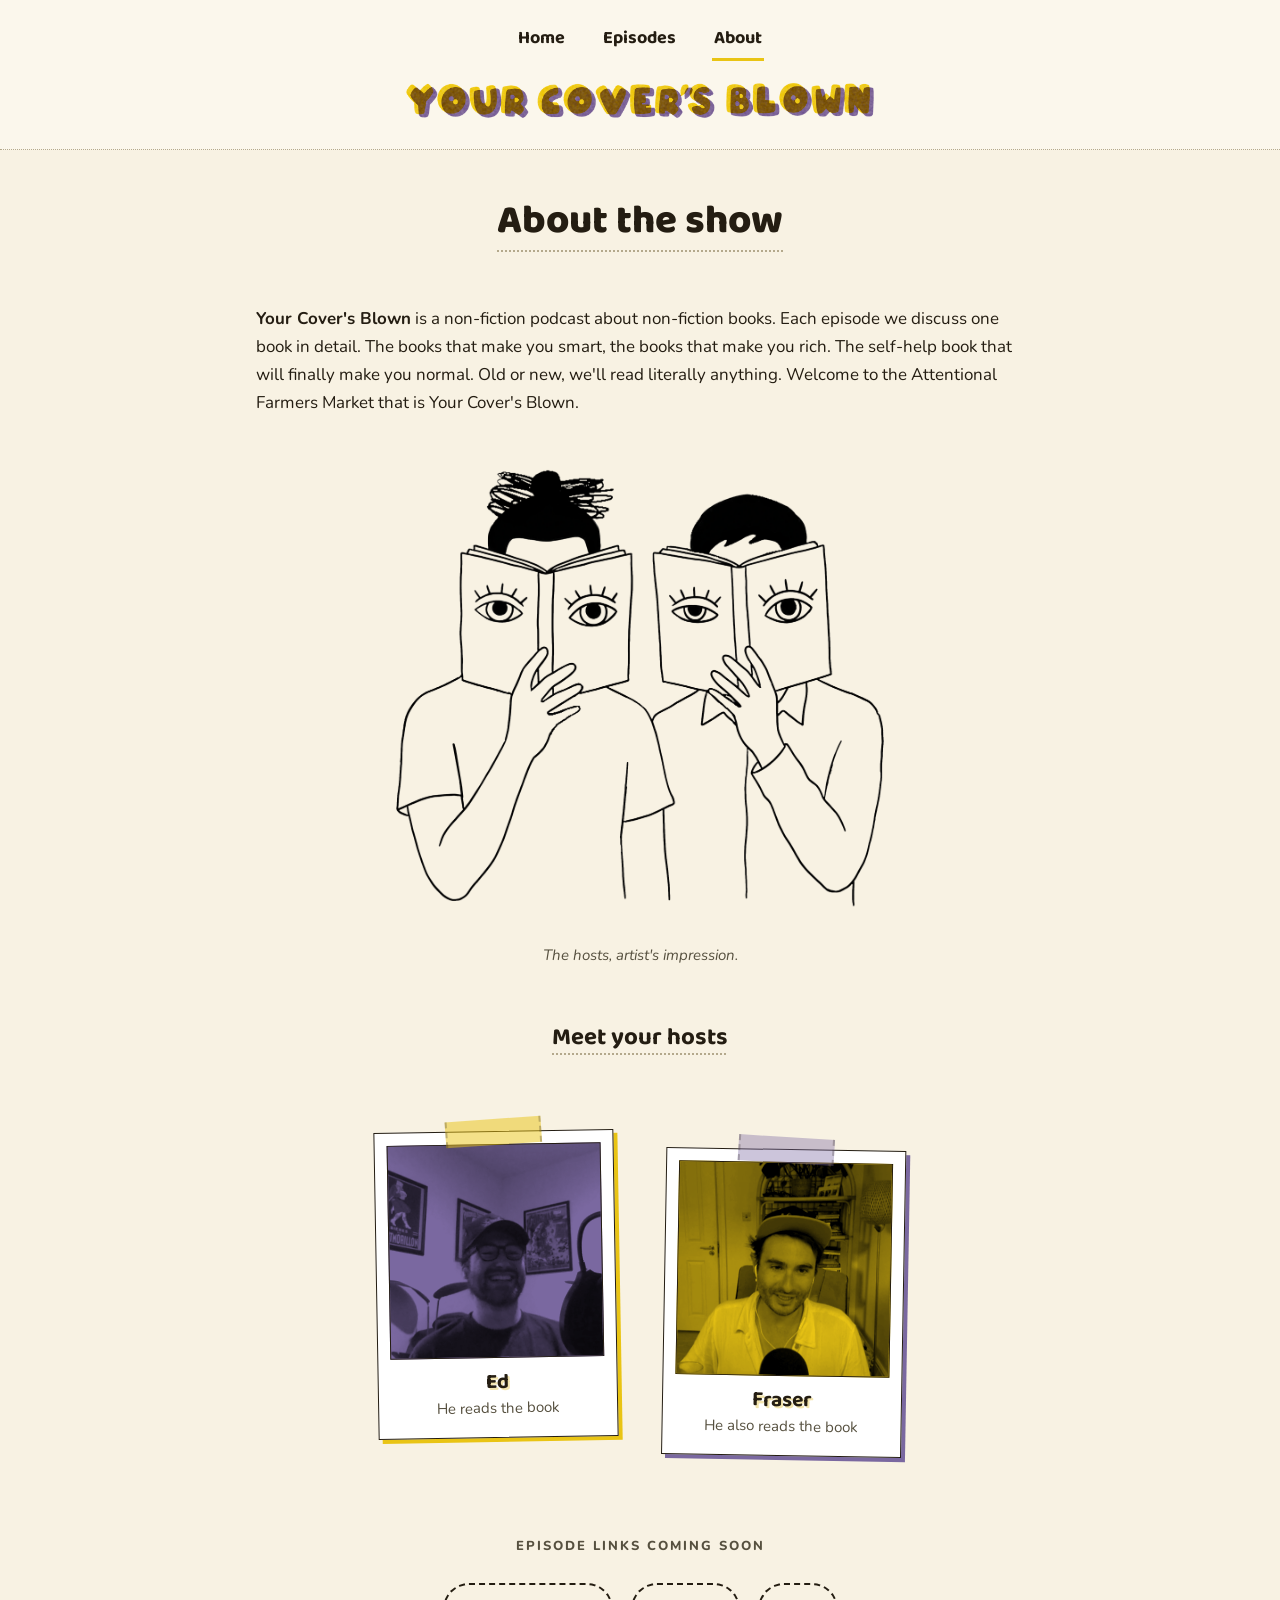
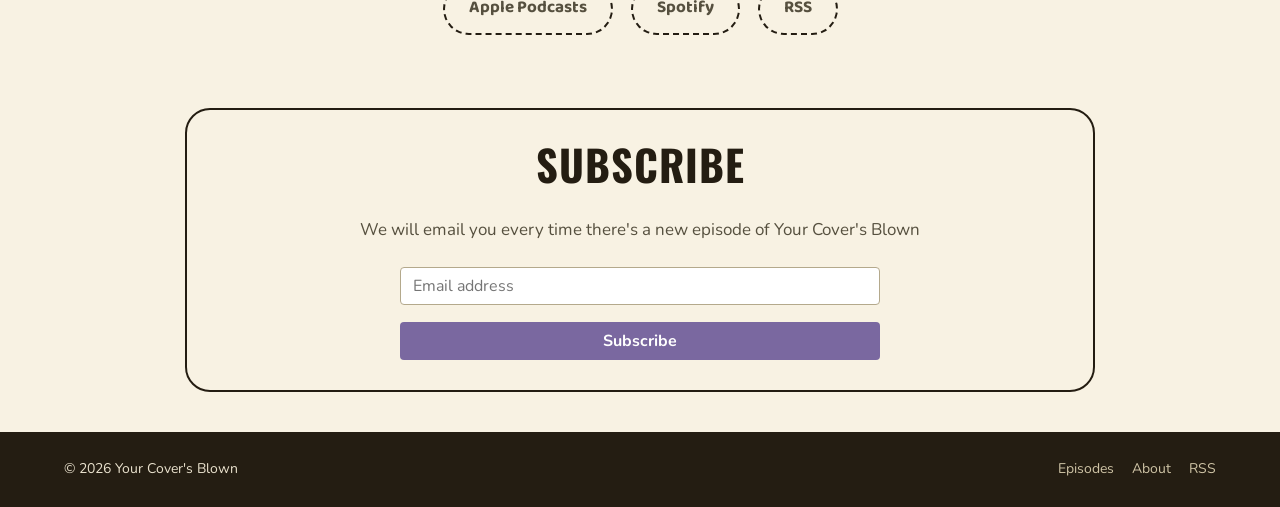
==== about/index.html @ 9ddd558e "Publish 2026-08-17 16:44" ====
<!DOCTYPE html>
<html lang="en">
<head>
<meta charset="utf-8">
<meta name="viewport" content="width=device-width, initial-scale=1">
<title>About – Your Cover's Blown</title>
<meta name="description" content="About the show: Your Cover's Blown is a non-fiction podcast about non-fiction books.">
<link rel="canonical" href="https://yourcoversblown.com/about/">
<meta property="og:site_name" content="Your Cover's Blown">
<meta property="og:type" content="website">
<meta property="og:title" content="About – Your Cover's Blown">
<meta property="og:description" content="About the show: Your Cover's Blown is a non-fiction podcast about non-fiction books.">
<meta property="og:url" content="https://yourcoversblown.com/about/">

<link rel="icon" type="image/png" href="/assets/favicon.png">
<link rel="alternate" type="application/rss+xml" title="Your Cover's Blown" href="/feed.xml">
<link rel="preconnect" href="https://fonts.googleapis.com">
<link rel="preconnect" href="https://fonts.gstatic.com" crossorigin>
<link rel="stylesheet" href="https://fonts.googleapis.com/css2?family=Baloo+2:wght@500;700;800&family=Nunito:ital,wght@0,300..1000;1,300..1000&family=Oswald:wght@700&display=swap">
<link rel="stylesheet" href="/assets/tokens.css">
<link rel="stylesheet" href="/assets/site.css">

</head>
<body class="page-paper">

<header class="ycb-header">
  <nav class="ycb-nav" aria-label="Site">
    <a href="/">Home</a>
    <a href="/episodes/">Episodes</a>
    <a href="/about/" aria-current="page">About</a>
  </nav>
  <a class="ycb-header-logo" href="/" style="--logo-maxw:480px"><img src="/media/site/brand/logo.png" alt="Your Cover's Blown"></a>
</header>
<main>
<div class="blk blk--page-title" style="--mb:10px;--mt-m:40px;--mb-m:0px">
<div class="block-page-title">
  <h1>About the show</h1>
  <hr class="title-rule">
</div>
</div>
<div class="blk blk--text" style="--mt:24px">
<div class="block-text">
<p><strong>Your Cover's Blown</strong> is a non-fiction podcast about non-fiction books. Each episode we discuss one book in detail. The books that make you smart, the books that make you rich. The self-help book that will finally make you normal. Old or new, we'll read literally anything.  Welcome to the Attentional Farmers Market that is Your Cover's Blown.</p>

</div>
</div>
<div class="blk blk--feature-image" style="--mt:16px;--mb:40px;--mb-m:20px">
<div class="block-feature-image" style="--img-maxw:520px">
  <img class="feature-img no-frame" src="/media/site/home/readers.png" alt="Line drawing of two readers holding open books over their faces, eyes drawn on the covers" loading="lazy">
  <p class="caption">The hosts, artist's impression.</p>
</div>
</div>
<div class="blk blk--section-title" style="--mt:16px;--mb:30px">
<div class="block-section-title align-center">
  <h2>Meet your hosts</h2>
  <hr class="section-rule">
</div>
</div>
<div class="blk blk--hosts">
<div class="block-hosts">
  
  <div class="hosts-cards">
    <div class="host-card ink-purple">
      <div class="host-photo-wrap"><img class="host-photo" src="/media/site/home/ed.jpg" alt="Ed" loading="lazy"></div>
      <h3>Ed</h3>
<p>He reads the book</p>

    </div>
    <div class="host-card ink-yellow">
      <div class="host-photo-wrap"><img class="host-photo" src="/media/site/home/fraser.jpg" alt="Fraser" loading="lazy"></div>
      <h3>Fraser</h3>
<p>He also reads the book</p>

    </div>
  </div>
</div>
</div>
<div class="blk blk--listen-buttons" style="--mt:32px">
<div class="block-listen">
  <p class="listen-soon-note">Episode links coming soon</p>
  <div class="listen-row">
    <span class="listen-pill is-soon">Apple Podcasts</span>
    <span class="listen-pill is-soon">Spotify</span>
    <span class="listen-pill is-soon">RSS</span>
  </div>
</div>
</div>
</main>

<div class="ycb-newsletter" style="--mc:#7a68a0">
  <div class="outline-sign-up-box">
    <form action="https://dcmsx-email.frazilpop.workers.dev/subscribe" method="post" data-newsletter>
      <div class="newsletter-title-b">Subscribe</div>
      <div class="newsletter-sub-title">We will email you every time there's a new episode of Your Cover's Blown</div>
      <input type="hidden" name="list" value="yourcoversblown">
      <input type="email" value="" placeholder="Email address" name="EMAIL" class="sign-up-box" required aria-label="Email address">
      <div class="nl-hp" aria-hidden="true"><input type="text" name="nickname" tabindex="-1" value=""></div>
      <div class="cf-turnstile" data-sitekey="0x4AAAAAAERk6eXkn6L4J6c1" data-appearance="interaction-only" data-size="flexible" data-before-interactive-callback="dcmsxTurnstileInteractive"></div>
      <input type="submit" value="Subscribe" name="subscribe" class="mc-button">
      <div class="nl-msg" hidden></div>
    </form>
  </div>
</div>
<footer class="ycb-footer">
  <div class="ycb-footer-row">
    <span class="ycb-copy">© 2026 Your Cover's Blown</span>
    
    <div class="ycb-footer-right">
      <nav class="ycb-footer-links">
        <a href="/episodes/">Episodes</a>
        <a href="/about/">About</a>
        <a href="/feed.xml">RSS</a>
      </nav>
    </div>
  </div>
</footer>
<script defer src="/assets/site.js"></script>
<!-- GoatCounter analytics: no cookies, no personal data -->
<script data-goatcounter="https://yourcoversblown.goatcounter.com/count" async src="//gc.zgo.at/count.js"></script>
</body>
</html>
---- assets/tokens.css ----
/* Your Cover's Blown — design tokens. The palette is sampled straight from
   the riso wordmark (riso_acid): yellow and purple overprint on paper, with
   the brown their overlap makes. Yellow is decoration only — rules, marker
   underlines, offset shadows — never text on paper (it can't clear 4.5:1). */
:root {
  /* paper & ink */
  --paper: #f8f2e3;
  --paper-light: #fbf7ec;   /* the header band — a shade lighter than the page */
  --paper-deep: #f1e8d2;    /* cards a shade lower than the page */
  --ink: #241d12;
  --ink-soft: #56503f;      /* meta lines, captions — 7:1 on paper */

  /* the riso inks */
  --yellow: #e9c414;
  --purple: #7a68a0;
  --purple-text: #695889;   /* purple links, darkened to clear 4.5:1 on paper */
  --purple-deep: #57487a;
  --brown: #7a5510;         /* the overprint — accents that must read as text */

  /* washes (band backgrounds) */
  --wash-yellow: #f3e5ae;
  --wash-purple: #e3ddef;

  /* chrome */
  --footer-bg: #241d12;
  --footer-text: #e9e1cd;
  --footer-link: #cfc4a6;
  --footer-link-hover: #fff;

  /* riso offset shadows — solid, misregistered, like the wordmark */
  --shadow-yellow: 4px 4px 0 var(--yellow);
  --shadow-purple: 4px 4px 0 var(--purple);
  --shadow-ink: 4px 4px 0 var(--ink);

  /* rules & borders */
  --rule: #b4a98c;
  --border: 2px solid var(--ink);

  /* type */
  --font-display: 'Baloo 2', 'Arial Rounded MT Bold', Arial, sans-serif;
  --font-body: 'Nunito', Arial, Helvetica, sans-serif;
  --fs-body: 106%;            /* ~17px */
  --lh-body: 1.65;
  --fs-page-title: 40px;
  --fs-section-title: 24px;
  --fs-subtitle: 21px;

  /* layout */
  --maxw-text: 800px;         /* prose column */
  --maxw-feature: 1120px;     /* wide elements: episode rows, hosts */
  --maxw-page: 1200px;
}
---- assets/site.css ----
/* Your Cover's Blown — site styles. Riso-print look built around the wordmark:
   warm paper, ink text, and the two riso inks (yellow + purple) used the way a
   risograph would — solid offset shadows, marker-bar rules, flat colour fills.
   Display type is Baloo 2 (the wordmark's chunky rounded cousin); body is
   Nunito, same as the sister sites. */

/* ---------- global ---------- */
* { box-sizing: border-box; -webkit-font-smoothing: antialiased; }
html { margin: 0; padding: 0; overflow-x: hidden; }
body {
  margin: 0;
  overflow-x: hidden;
  background: var(--paper);
  color: var(--ink);
  font-family: var(--font-body);
  font-size: var(--fs-body);
  line-height: var(--lh-body);
  min-height: 100vh;
  display: flex;
  flex-direction: column;
}
main { flex: 1; width: 100%; }
img { max-width: 100%; height: auto; }
a { color: inherit; }
h1, h2, h3, h4 { margin: 0; font-family: var(--font-display); font-weight: 700; line-height: 1.15; }

/* per-page fonts (Page settings → Font), scoped to the page content — the
   header and footer keep the site chrome fonts */
body.font-helvetica main {
  --font-body: Helvetica, Arial, sans-serif;
  --font-display: Arial, Helvetica, sans-serif;
  font-family: var(--font-body);
}
body.font-mono main {
  /* CLInt renders in Consolas — lead with it; Apple systems without it fall
     back to their nearest mono */
  --font-body: Consolas, ui-monospace, 'SF Mono', Menlo, monospace;
  --font-display: Consolas, ui-monospace, 'SF Mono', Menlo, monospace;
  font-family: var(--font-body);
}
/* the Nunito/Consolas mix: prose stays Nunito even on a mono page — headings
   inside it (subtitles etc.) keep following --font-display */
body.font-mono main .block-text {
  font-family: 'Nunito', Arial, Helvetica, sans-serif;
}

/* content links: purple, thick underline — the site's signature link */
.block-text a, .post-body a, .host-card a, .episode-all a, .post-footer-nav a,
.listing-pages a, .ycb-listen-compact a {
  color: var(--purple-text); text-decoration: underline;
  text-decoration-thickness: 2px; text-underline-offset: 3px;
  text-decoration-color: var(--yellow);
}
.block-text a:hover, .post-body a:hover, .host-card a:hover, .episode-all a:hover,
.post-footer-nav a:hover, .listing-pages a:hover, .ycb-listen-compact a:hover {
  color: var(--purple-deep); text-decoration-color: var(--purple);
}

/* ---------- header ---------- */
/* the whole top section sits on lighter paper, with the wordmark under the
   nav, 20px of air beneath it and the full-width rule closing the band */
.ycb-header { background: var(--paper-light); border-bottom: 1px dotted var(--rule); }
.ycb-header-logo { display: block; text-align: center; padding: 10px 16px 20px; }
.ycb-header-logo img { max-width: min(var(--logo-maxw, 780px), 100%); display: inline-block; }
.ycb-strip {
  background: var(--yellow); color: var(--ink);
  text-align: center; padding: 7px 16px;
  font-weight: 800; font-size: 14px; letter-spacing: 0.4px;
}
.ycb-strip a { color: inherit; text-decoration: none; }
.ycb-strip a:hover { text-decoration: underline; text-decoration-thickness: 2px; }
.ycb-nav {
  display: flex; justify-content: center; flex-wrap: wrap;
  gap: 4px 34px; padding: 22px 16px 6px;
}
.ycb-nav a {
  font-family: var(--font-display); font-weight: 700; font-size: 18px;
  color: var(--ink); text-decoration: none;
  padding: 2px 2px 4px; border-bottom: 3px solid transparent;
}
.ycb-nav a:hover { border-bottom-color: var(--purple); }
.ycb-nav a[aria-current="page"] { border-bottom-color: var(--yellow); }

/* ---------- newsletter (signup box above the footer, sister-site shape) ---------- */
.ycb-newsletter { text-align: center; padding: 40px 20px; width: 100%; max-width: 950px; margin: 0 auto; }
.outline-sign-up-box { border: 2px solid var(--ink); border-radius: 25px; padding: 30px 45px 5px; }
@media (min-width: 860px) { .outline-sign-up-box { padding-left: 160px; padding-right: 160px; } }
@media (max-width: 767px) { .outline-sign-up-box { padding-left: 30px; padding-right: 30px; } .ycb-newsletter { padding-left: 15px; padding-right: 15px; } }
/* the sister sites' Oswald lockup — same heading on all three signup boxes */
.newsletter-title-b { font-family: 'Oswald', var(--font-display); text-transform: uppercase; font-size: 250%; line-height: 1.15; margin-bottom: 30px; font-weight: 700; color: var(--ink); letter-spacing: 1px; }
@media (max-width: 767px) { .newsletter-title-b { font-size: 215%; } }
.newsletter-sub-title { margin-bottom: 25px; line-height: 1.4; color: var(--ink-soft); }
.sign-up-box {
  display: inline-block; padding: 0 12px; margin-bottom: 17px; vertical-align: middle;
  border-radius: 4px; border: 1px solid var(--rule); min-width: 480px; max-width: 635px; min-height: 38px;
  color: var(--ink); background: #fff; font: 16px var(--font-body);
}
@media (max-width: 767px) { .sign-up-box { min-width: 100%; max-width: 100%; } }
.mc-button {
  margin: 0 auto 25px; display: block; padding: 8px 10px; font-size: 16px;
  font-family: var(--font-body); font-weight: 700; background: var(--mc, #7a68a0); color: #fff;
  width: 480px; max-width: 100%; border: none; border-radius: 4px; cursor: pointer;
}
.mc-button:hover { background: color-mix(in srgb, var(--mc, #7a68a0) 71%, black); }
.mc-button:disabled { opacity: .6; cursor: default; }
.nl-hp { position: absolute; left: -5000px; }
.nl-msg { margin: 0 0 25px; font-weight: 700; color: var(--ink); }
.nl-msg[hidden] { display: none; }
.nl-msg-error { color: #b04a4a; }
/* interaction-only Turnstile is invisible but still reserves ~72px once its
   script renders — keep the box collapsed until Cloudflare actually needs to
   show a challenge (site.js adds .cf-turnstile-show via its callback) */
.cf-turnstile { height: 0; overflow: hidden; }
.cf-turnstile-show { height: auto; overflow: visible; margin-bottom: 17px; }

/* ---------- footer ---------- */
.ycb-footer {
  background: var(--footer-bg); color: var(--footer-text); margin-top: auto;
  font-size: 14px; line-height: 1.6;
}
.ycb-footer-row {
  display: grid;
  grid-template-columns: 1fr auto 1fr;
  align-items: center; gap: 6px 18px;
  max-width: var(--maxw-page); margin: 0 auto; padding: 18px 24px;
}
.ycb-copy { grid-column: 1; justify-self: start; }
.ycb-byline { grid-column: 2; justify-self: center; }
.ycb-byline a { color: var(--footer-link); text-decoration: none; display: inline-flex; align-items: center; gap: 7px; }
.ycb-byline a:hover { color: var(--footer-link-hover); }
.ycb-byline-icon { display: block; }
.ycb-footer-right { grid-column: 3; justify-self: end; display: flex; align-items: center; gap: 18px; }
.ycb-socials { display: flex; align-items: center; gap: 12px; }
.ycb-socials img { display: block; width: 20px; height: 20px; }
.ycb-footer-links { display: flex; flex-wrap: wrap; gap: 4px 18px; }
.ycb-footer-links a { color: var(--footer-link); text-decoration: none; padding: 8px 0; }
.ycb-footer-links a:hover { color: var(--footer-link-hover); text-decoration: underline; text-decoration-color: var(--yellow); text-decoration-thickness: 2px; }
@media (max-width: 767px) {
  .ycb-footer-row { grid-template-columns: 1fr; justify-items: center; text-align: center; }
  .ycb-copy, .ycb-byline, .ycb-footer-right { grid-column: 1; justify-self: center; }
}

/* ---------- bands (full-bleed section backgrounds) ---------- */
.band { width: 100%; }
.band-inner { max-width: none; margin: 0; padding: 0; display: flow-root; }
.band--wash-yellow { background: var(--wash-yellow); }
.band--wash-purple { background: var(--wash-purple); }
.band--ink { background: var(--ink); color: var(--paper); }
.band--ink .block-section-title h2, .band--ink .block-section-title h3,
.band--ink .block-page-title h1, .band--ink .block-sub-heading { color: var(--paper); }
.band--ink .block-text a, .band--ink .post-body a { color: var(--wash-purple); }

/* ---------- shared block bits ---------- */
/* Every block renders inside a .blk .blk--<type> wrapper which owns the
   block's vertical spacing — same mechanism as the sister sites:
   type default < globe (site-wide) value < the page's own --mt/--mb,
   with --mt-m/--mb-m phone twins. Padding, not margin (no collapsing). */
.blk { padding-top: var(--mt, 0); padding-bottom: var(--mb, 0); }
@media (max-width: 767px) {
  .blk { padding-top: var(--mt-m, var(--mt, 0)); padding-bottom: var(--mb-m, var(--mb, 0)); }
}
/* per-type defaults — keep in step with BLOCK_SPACING in lib/schemas.js */
.blk--page-title { --mt: var(--page-title-pad-top, 48px); --mb: 24px; }
.blk--text, .blk--text-with-subtitle { --mb: var(--text-pad-bottom, 24px); }
.blk--sub-heading { --mb: 24px; }
.blk--feature-list { --mb: 24px; }
.blk--feature-image { --mb: var(--feature-image-pad-bottom, 24px); }
.blk--video { --mb: 24px; }
.blk--svg-logo { --mt: var(--svg-logo-pad-top, 56px); }
.blk--gallery { --mb: 24px; }
.blk--listen-buttons { --mt: 24px; --mb: 24px; }
.blk--audio { --mb: 24px; }
.blk--episode-list { --mt: 24px; --mb: 40px; }
.blk--hosts { --mt: 24px; --mb: 40px; }
.blk--episode-header { --mt: 44px; --mb: 8px; }

.only-desktop { display: block; }
.only-mobile { display: none; }
@media (max-width: 767px) {
  .only-desktop { display: none; }
  .only-mobile { display: block; }
}

.ycb-divider {
  border: 0; border-top: 2px dashed var(--rule); max-width: var(--maxw-text);
  margin: var(--divider-space, 40px) auto;
}
@media (max-width: 767px) {
  .ycb-divider { margin-top: var(--divider-space-m, var(--divider-space, 40px)); margin-bottom: var(--divider-space-m, var(--divider-space, 40px)); }
}

.caption { text-align: center; padding-top: var(--caption-gap, 8px); color: var(--ink-soft); font-size: 15px; font-style: italic; margin: 0; }

/* the marker line — drawn as a text underline so it always matches the width
   of the words above it. The renderer still emits the hr (hidden here); a
   block with rule: false emits none, and :has() drops the underline with it. */
.title-rule, .section-rule { display: none; }

/* ---------- headings & text blocks ---------- */
.block-page-title { text-align: center; padding: 0 16px; }
.block-page-title h1 {
  font-size: var(--fs-page-title); font-weight: 800;
  padding-bottom: 6px;
}
.block-page-title:has(.title-rule) h1 {
  text-decoration: underline dotted; text-decoration-color: var(--rule);
  text-decoration-thickness: 2px; text-decoration-skip-ink: none;
  text-underline-offset: var(--page-title-pad-bottom, 18px);
  padding-bottom: calc(var(--page-title-pad-bottom, 18px) + 9px);
}

.block-section-title { max-width: var(--maxw-feature); margin: 0 auto; padding: 0 16px; }
.block-section-title h2 { font-size: var(--fs-section-title); }
.block-section-title h3 { font-size: 20px; }
.block-section-title:has(.section-rule) h2,
.block-section-title:has(.section-rule) h3 {
  text-decoration: underline dotted; text-decoration-color: var(--rule);
  text-decoration-thickness: 2px; text-decoration-skip-ink: none;
  text-underline-offset: var(--section-title-rule-gap, 10px);
  padding-bottom: calc(var(--section-title-rule-gap, 10px) + 4px);
}
.block-section-title.align-center { text-align: center; }
@media (max-width: 767px) {
  .block-section-title:has(.section-rule) h2,
  .block-section-title:has(.section-rule) h3 {
    text-underline-offset: var(--section-title-rule-gap-m, var(--section-title-rule-gap, 10px));
  }
}

.block-text { max-width: var(--maxw-text); margin: 0 auto; padding: 0 16px; }
.block-text p { margin: 0 0 var(--text-para-gap, 22px); }
.block-text p:last-child { margin-bottom: 0; }
.block-text.align-center { text-align: center; }
@media (max-width: 767px) { .block-text.align-center { text-align: left; } }
.block-text-subtitled .subtitle {
  font-size: var(--fs-subtitle); margin-bottom: var(--text-subtitle-gap, 14px);
}

.block-sub-heading {
  max-width: var(--maxw-text); margin: 0 auto; padding: 0 16px;
  font-size: 22px;
}

.block-feature-list { max-width: var(--maxw-text); margin: 0 auto; padding: 0 16px; }
.block-feature-list .bullet { margin: 0; padding-left: 24px; }
.block-feature-list li { margin-bottom: var(--feature-list-item-gap, 12px); }
.block-feature-list li:last-child { margin-bottom: 0; }
.block-feature-list li::marker { color: var(--purple); }

/* ---------- media blocks ---------- */
.block-feature-image { text-align: center; padding: 0 16px; }
.block-feature-image img {
  max-width: min(var(--img-maxw, 700px), 100%);
  border: var(--border); background: #fff;
  box-shadow: var(--shadow-yellow);
}
/* transparent artwork sits straight on the paper — no print frame */
.block-feature-image img.no-frame { border: 0; background: transparent; box-shadow: none; }
[data-lightbox] { cursor: zoom-in; }

.block-video { max-width: min(var(--img-maxw, 760px), 100%); margin: 0 auto; padding: 0 16px; }
.iframe-container { position: relative; padding-bottom: 56.25%; height: 0; }
.iframe-container iframe { position: absolute; inset: 0; width: 100%; height: 100%; border: var(--border); background: #000; }
.ycb-video { width: 100%; border: var(--border); background: #000; }

.block-svg-logo { text-align: center; padding: 0 16px; }
.block-svg-logo .site-logo { max-width: min(var(--img-maxw, 780px), 100%); display: inline-block; }
.block-svg-logo .tagline {
  margin: var(--svg-logo-img-gap, 26px) 0 var(--svg-logo-tagline-gap, 0);
  font-weight: 700; font-size: 20px;
}

.block-gallery {
  display: grid; grid-template-columns: repeat(3, 1fr);
  max-width: var(--maxw-feature); margin: 0 auto; padding: 0 16px;
}
.block-gallery figure { margin: var(--gallery-gap, 10px); }
.block-gallery .gallery-img { display: block; width: 100%; border: var(--border); background: #fff; }
.block-gallery .grid-name { text-align: center; padding-top: var(--gallery-caption-gap, 8px); color: var(--ink-soft); font-size: 15px; }
@media (max-width: 767px) {
  .block-gallery { grid-template-columns: 1fr; }
  .block-gallery figure { margin: var(--gallery-gap-m, var(--gallery-gap, 10px)); }
}

/* ---------- listen buttons ---------- */
.block-listen { text-align: center; padding: 0 16px; }
.listen-title, .listen-soon-note {
  margin: 0 0 16px; font-size: 13px; font-weight: 800;
  letter-spacing: 2px; text-transform: uppercase; color: var(--ink-soft);
}
.listen-soon-note { font-style: normal; }
.listen-row { display: flex; flex-wrap: wrap; justify-content: center; }
.listen-pill {
  display: inline-block; margin: var(--listen-button-gap, 9px);
  padding: 9px 24px 11px; border: var(--border); border-radius: 999px;
  background: var(--paper); color: var(--ink);
  font-family: var(--font-display); font-weight: 700; font-size: 17px;
  text-decoration: none; box-shadow: var(--shadow-yellow);
  transition: transform 0.08s ease, box-shadow 0.08s ease;
}
a.listen-pill:hover { transform: translate(-2px, -2px); box-shadow: 6px 6px 0 var(--purple); }
.listen-pill.is-soon {
  border-style: dashed; box-shadow: none; color: var(--ink-soft); background: transparent;
}

/* the small links row under every episode player */
.ycb-listen-compact { text-align: center; margin: 14px 0 0; font-size: 14px; color: var(--ink-soft); }
.ycb-listen-compact .dot { margin: 0 8px; }

/* ---------- audio player ---------- */
.block-audio { max-width: 660px; margin: 0 auto; padding: 0 16px; }
.ycb-player {
  display: flex; align-items: center; gap: 18px;
  border: var(--border); border-radius: 16px;
  background: var(--paper-deep); box-shadow: var(--shadow-purple);
  padding: 16px 20px;
}
.ycb-player > audio { display: none; }
.ycb-player noscript audio { display: block; width: 100%; }
.pl-play {
  flex-shrink: 0; width: 58px; height: 58px; border-radius: 50%;
  border: var(--border); background: var(--yellow); cursor: pointer;
  display: flex; align-items: center; justify-content: center;
  transition: transform 0.08s ease;
}
.pl-play:hover { transform: scale(1.06); }
.pl-play svg { width: 26px; height: 26px; fill: var(--ink); }
.pl-play .pl-icon-pause { display: none; }
.ycb-player.is-playing .pl-icon-play { display: none; }
.ycb-player.is-playing .pl-icon-pause { display: block; }
.pl-main { flex: 1; min-width: 0; }
.pl-title { font-family: var(--font-display); font-weight: 700; font-size: 17px; margin-bottom: 4px; }
.pl-seek {
  -webkit-appearance: none; appearance: none;
  display: block; width: 100%; margin: 8px 0 6px; cursor: pointer;
  height: 10px; border: 2px solid var(--ink); border-radius: 999px; background: #fff;
}
.pl-seek::-webkit-slider-thumb {
  -webkit-appearance: none; width: 20px; height: 20px; border-radius: 50%;
  background: var(--purple); border: 2px solid var(--ink); cursor: pointer;
}
.pl-seek::-moz-range-thumb {
  width: 16px; height: 16px; border-radius: 50%;
  background: var(--purple); border: 2px solid var(--ink); cursor: pointer;
}
.pl-seek::-moz-range-progress { background: var(--purple); height: 6px; border-radius: 999px; }
.pl-seek:disabled { cursor: default; }
.pl-row { display: flex; justify-content: space-between; align-items: center; }
.pl-time { font-size: 14px; color: var(--ink-soft); font-variant-numeric: tabular-nums; }
.pl-skips { display: flex; gap: 8px; }
.pl-skip {
  border: 2px solid var(--ink); border-radius: 999px; background: var(--paper);
  font-family: var(--font-body); font-weight: 800; font-size: 12px;
  padding: 2px 10px; cursor: pointer; color: var(--ink);
}
.pl-skip:hover { background: var(--yellow); }

/* ---------- episode rows (the listing + episode-list block) ---------- */
.block-episode-list { max-width: var(--maxw-feature); margin: 0 auto; padding: 0 16px; }
.block-episode-list .block-section-title { padding: 0; margin-bottom: 26px; }
.episode-rows { list-style: none; margin: 0; padding: 0; }
.episode-row {
  display: flex; gap: 26px;
  padding-bottom: var(--episode-list-row-gap, 30px);
  margin-bottom: var(--episode-list-row-gap, 30px);
  border-bottom: 2px dashed var(--rule);
}
.episode-row:last-child { border-bottom: 0; margin-bottom: 0; }
.ep-num {
  font-family: var(--font-display); font-weight: 800; font-size: 46px; line-height: 1;
  color: var(--purple); text-shadow: 3px 3px 0 var(--yellow);
  text-decoration: none; width: 86px; flex-shrink: 0; padding-top: 4px;
}
.ep-info { min-width: 0; }
.ep-title { font-size: 24px; margin-bottom: 4px; }
.ep-title a { color: var(--ink); text-decoration: none; }
.ep-title a:hover { color: var(--purple-text); }
.ep-book { margin: 0 0 6px; font-size: 16px; }
.ep-book cite { font-style: italic; font-weight: 800; color: var(--brown); }
.ep-desc { margin: 0 0 8px; font-size: 16px; }
.ep-meta { margin: 0; font-size: 13px; font-weight: 800; letter-spacing: 1.2px; text-transform: uppercase; color: var(--ink-soft); }
.episode-all { text-align: center; margin: 26px 0 0; font-family: var(--font-display); font-weight: 700; font-size: 17px; }

/* the coming-soon card (no published episodes yet) — flat, no outline */
.episode-empty {
  max-width: 600px; margin: 0 auto; padding: 22px 30px;
  border-radius: var(--episode-list-card-radius, 6px);
  background: var(--paper-deep);
  text-align: center;
}
.episode-empty p { margin: 0; font-size: 17px; }

/* pagination on /episodes/ */
.listing-pages {
  display: flex; justify-content: center; align-items: center; gap: 26px;
  padding: 10px 16px 44px; font-family: var(--font-display); font-weight: 700;
}
.listing-pages span { color: var(--ink-soft); font-family: var(--font-body); font-weight: 600; font-size: 14px; }

/* ---------- episode page header ---------- */
.episode-header { text-align: center; max-width: var(--maxw-text); margin: 0 auto; padding: 0 16px; }
.episode-header .ep-num { display: block; width: auto; font-size: 62px; margin-bottom: 14px; text-shadow: 4px 4px 0 var(--yellow); }
.episode-header h1 { font-size: 34px; font-weight: 800; margin-bottom: 10px; }
.episode-header .ep-book { font-size: 18px; margin-bottom: 8px; }
.episode-header .ep-meta { margin-bottom: 0; }

.post-body .post-img { text-align: center; margin: 0 0 var(--text-para-gap, 22px); }
.post-body .feature-img { border: var(--border); background: #fff; box-shadow: var(--shadow-yellow); }
.post-body .img-large { max-width: min(700px, 100%); }
.post-body .img-medium { max-width: min(520px, 100%); }
.post-body .img-small { max-width: min(340px, 100%); }
.post-footer-nav {
  max-width: var(--maxw-text); margin: 0 auto; padding: 8px 16px 48px;
  font-family: var(--font-display); font-weight: 700;
}

/* ---------- hosts ---------- */
/* Riso-print polaroids: each host is a small white card taped to the paper at
   a slight angle, the photo overprinted as a duotone in one riso ink (purple
   or yellow, alternating) with the offset shadow misregistered in the OTHER
   ink. Hover blows the cover: the print lifts and the real photo shows. */
.block-hosts {
  display: flex; align-items: center; justify-content: center;
  gap: var(--hosts-gap, 48px);
  /* extra bottom padding covers the staggered card's 18px downward offset */
  max-width: var(--maxw-feature); margin: 0 auto; padding: 12px 16px 26px;
}
.hosts-img {
  width: 340px; flex-shrink: 0;
  border: var(--border); background: #fff; box-shadow: var(--shadow-yellow);
}
.hosts-cards {
  display: flex; flex-wrap: wrap; justify-content: center; align-items: flex-start;
  gap: var(--hosts-gap, 48px); min-width: 0;
}
.host-card {
  position: relative; width: 240px; text-align: center;
  background: #fff; border: 1px solid var(--ink); padding: 12px 12px 16px;
  transform: rotate(-1deg);
  transition: transform .25s ease, box-shadow .25s ease;
}
.host-card.ink-purple { box-shadow: var(--shadow-yellow); }
.host-card.ink-yellow { box-shadow: var(--shadow-purple); transform: rotate(1deg) translateY(18px); }
/* the strip of tape holding each print to the page */
.host-card::before {
  content: ''; position: absolute; top: -13px; left: 50%; width: 92px; height: 26px;
  transform: translateX(-50%) rotate(-3deg);
  background: rgba(233, 196, 20, .5);
  border-left: 2px dashed rgba(36, 29, 18, .25);
  border-right: 2px dashed rgba(36, 29, 18, .25);
  z-index: 2;
}
.host-card.ink-yellow::before { transform: translateX(-50%) rotate(2.5deg); background: rgba(122, 104, 160, .38); }
.host-card:hover { transform: rotate(0) scale(1.04); z-index: 3; }
.host-card.ink-purple:hover { box-shadow: 6px 6px 0 var(--yellow); }
.host-card.ink-yellow:hover { box-shadow: 6px 6px 0 var(--purple); }
/* the duotone print: grayscale photo multiplied onto a solid ink ground */
.host-photo-wrap {
  position: relative; overflow: hidden; isolation: isolate;
  border: 1px solid var(--ink); background: var(--purple);
}
.ink-yellow .host-photo-wrap { background: var(--yellow); }
.host-photo {
  display: block; width: 100%; aspect-ratio: 1; object-fit: cover;
  filter: grayscale(1) contrast(1.08) brightness(1.05);
  mix-blend-mode: multiply;
  transition: filter .3s ease;
}
/* purple ink is darker than yellow — lift the print so it doesn't go muddy */
.ink-purple .host-photo { filter: grayscale(1) contrast(1) brightness(1.4); }
.host-card:hover .host-photo { filter: none; mix-blend-mode: normal; }
.host-card h3 {
  font-size: 21px; margin: 12px 0 2px;
  text-shadow: 2px 2px 0 var(--wash-yellow);
}
.host-card p { margin: 0; font-size: 15px; color: var(--ink-soft); }
.host-card p + p { margin-top: 6px; }
@media (max-width: 767px) {
  .block-hosts { flex-direction: column; }
  .hosts-img { width: min(300px, 100%); }
  .host-card.ink-yellow { transform: rotate(1deg); }
}
@media (prefers-reduced-motion: reduce) {
  .host-card, .host-photo { transition: none; }
}

/* ---------- lightbox ---------- */
.ycb-lightbox { border: 0; padding: 0; background: transparent; max-width: 92vw; max-height: 92vh; }
.ycb-lightbox::backdrop { background: rgba(36, 29, 18, 0.88); }
.ycb-lightbox img { display: block; max-width: 92vw; max-height: 92vh; border: var(--border); background: #fff; }
.ycb-lightbox .lightbox-close {
  position: fixed; top: 10px; right: 14px; z-index: 1;
  width: 44px; height: 44px; border-radius: 50%;
  border: var(--border); background: var(--yellow); color: var(--ink);
  font-size: 26px; line-height: 1; cursor: pointer;
}

/* ---------- phones ---------- */
@media (max-width: 767px) {
  :root { --fs-page-title: 32px; --fs-section-title: 22px; }
  /* prose gets more side air than the 16px the wide elements use — a text
     column running edge-to-edge reads wider than everything around it */
  .block-text, .block-sub-heading, .block-feature-list { padding-left: 28px; padding-right: 28px; }
  .ycb-nav { gap: 2px 22px; padding-top: 16px; }
  .ycb-nav a { font-size: 16px; }
  .episode-row { gap: 16px; }
  .ep-num { font-size: 34px; width: 56px; }
  .episode-header .ep-num { font-size: 48px; }
  .episode-header h1 { font-size: 28px; }
  .ycb-player { flex-direction: row; gap: 14px; padding: 14px 16px; }
  .pl-play { width: 48px; height: 48px; }
  .episode-empty { padding: 20px 18px; }
}
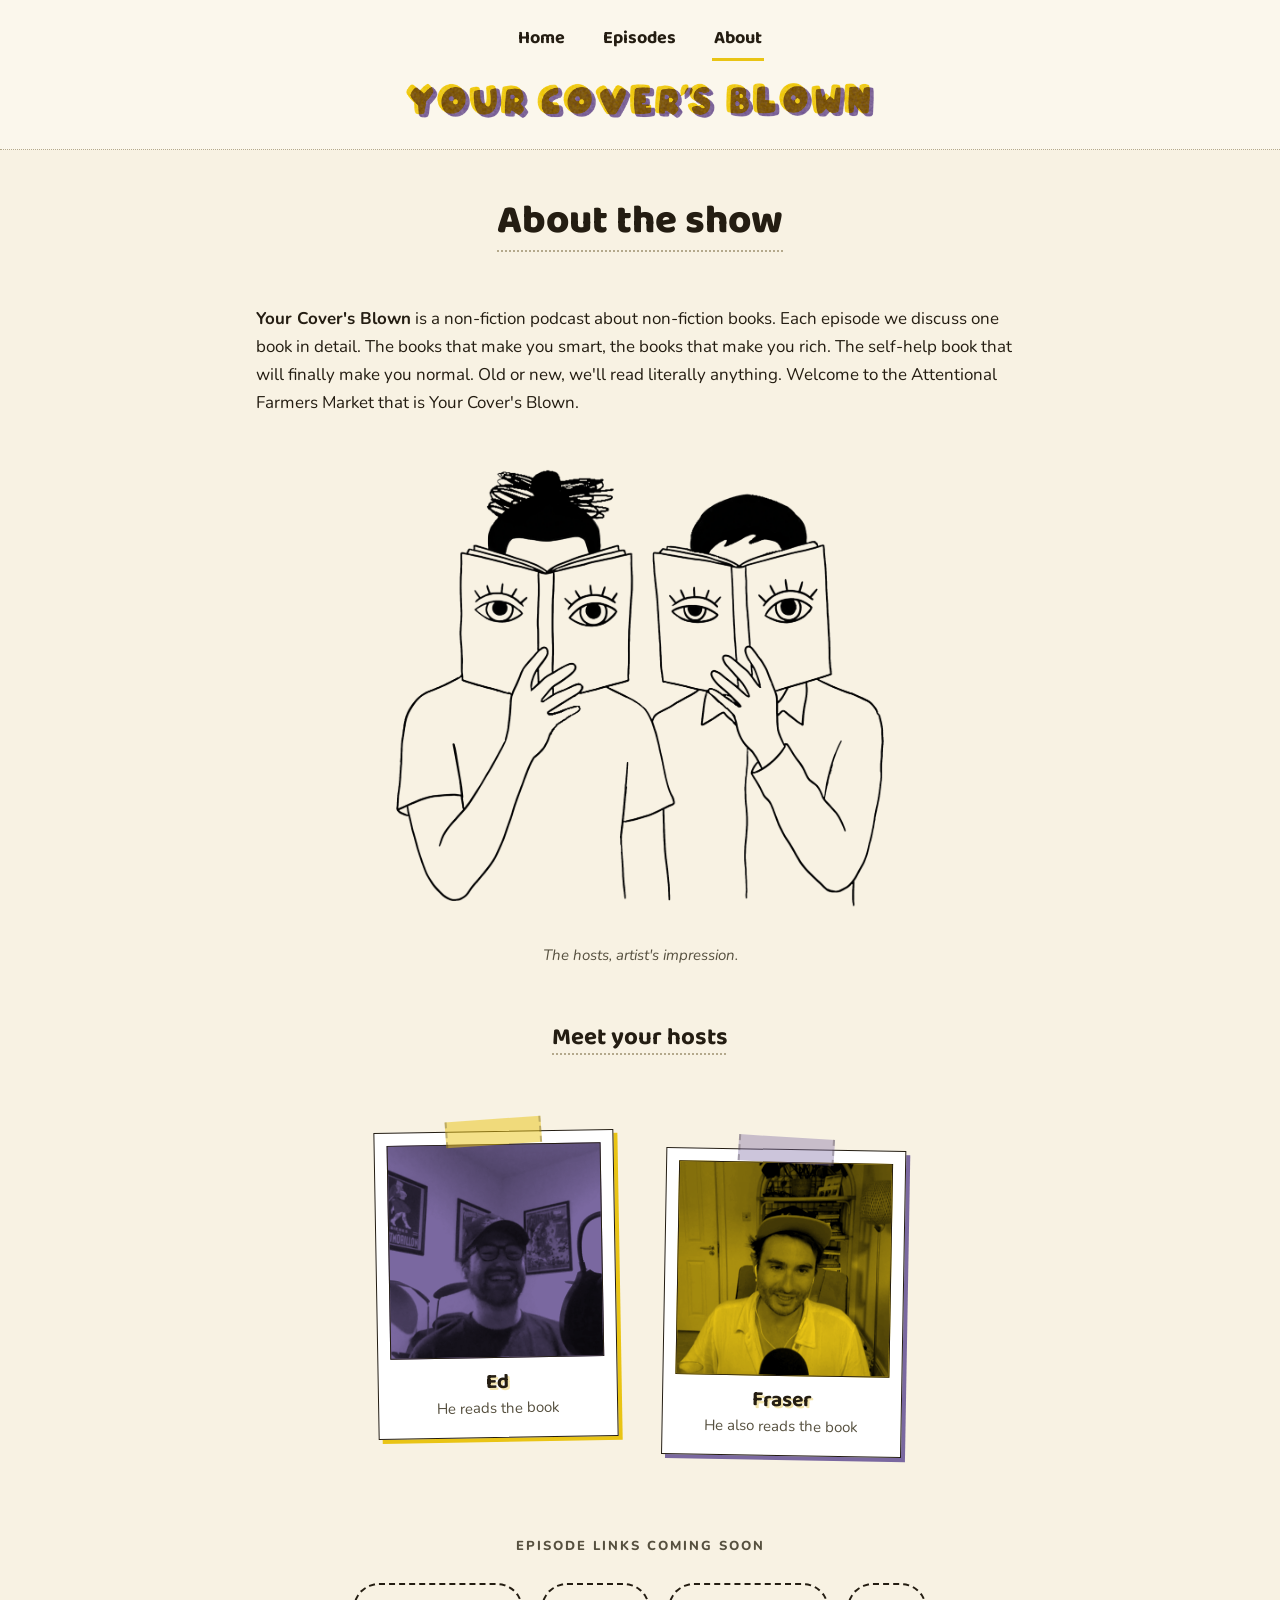
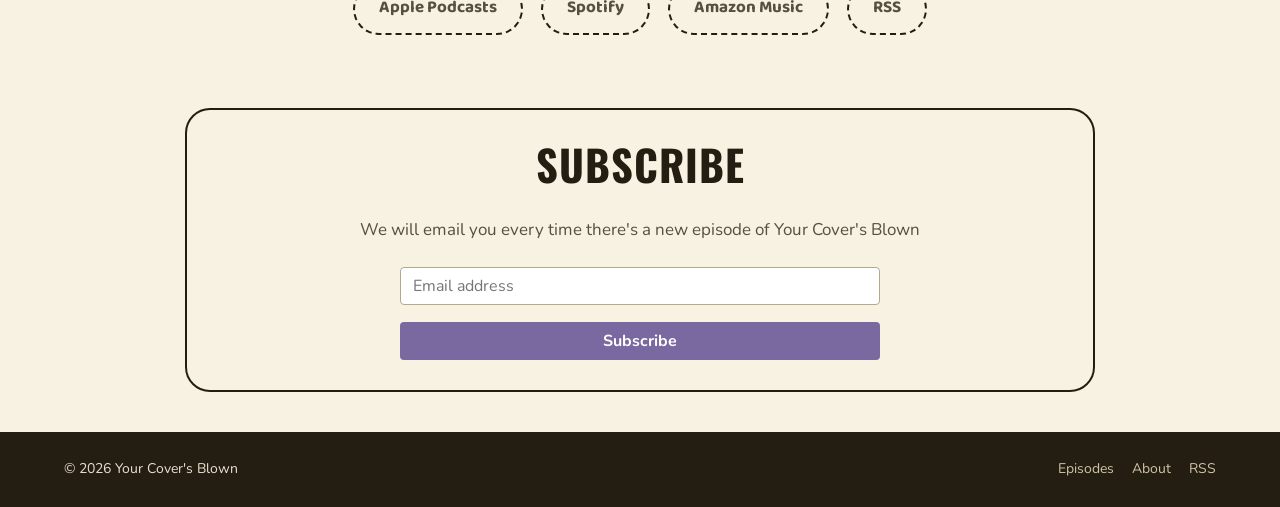
==== commit 190d4373: "Publish 2026-08-29 09:11 DCMSX-Source: d173c5d55f2b05a73124571f3e1207fd5bf5dddc" ====
--- a/about/index.html
+++ b/about/index.html
@@ -81,6 +81,7 @@
   <div class="listen-row">
     <span class="listen-pill is-soon">Apple Podcasts</span>
     <span class="listen-pill is-soon">Spotify</span>
+    <span class="listen-pill is-soon">Amazon Music</span>
     <span class="listen-pill is-soon">RSS</span>
   </div>
 </div>
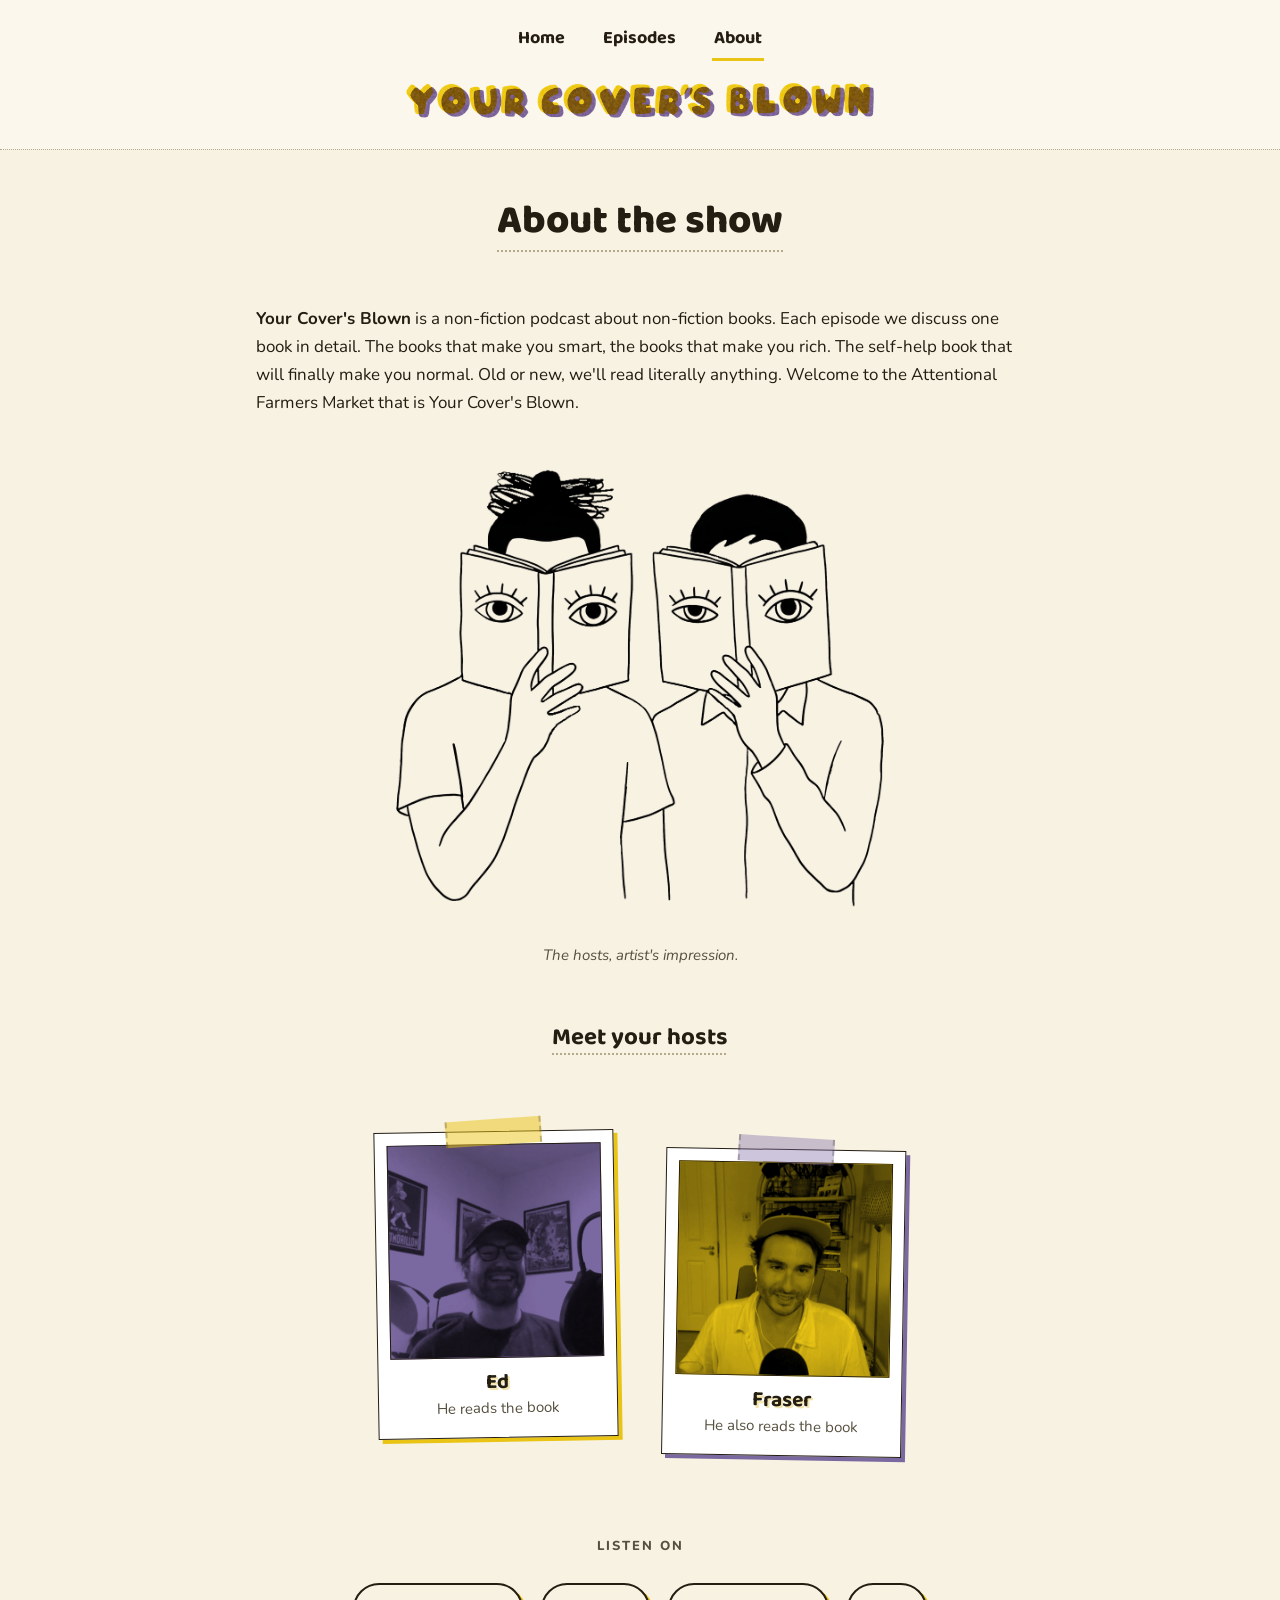
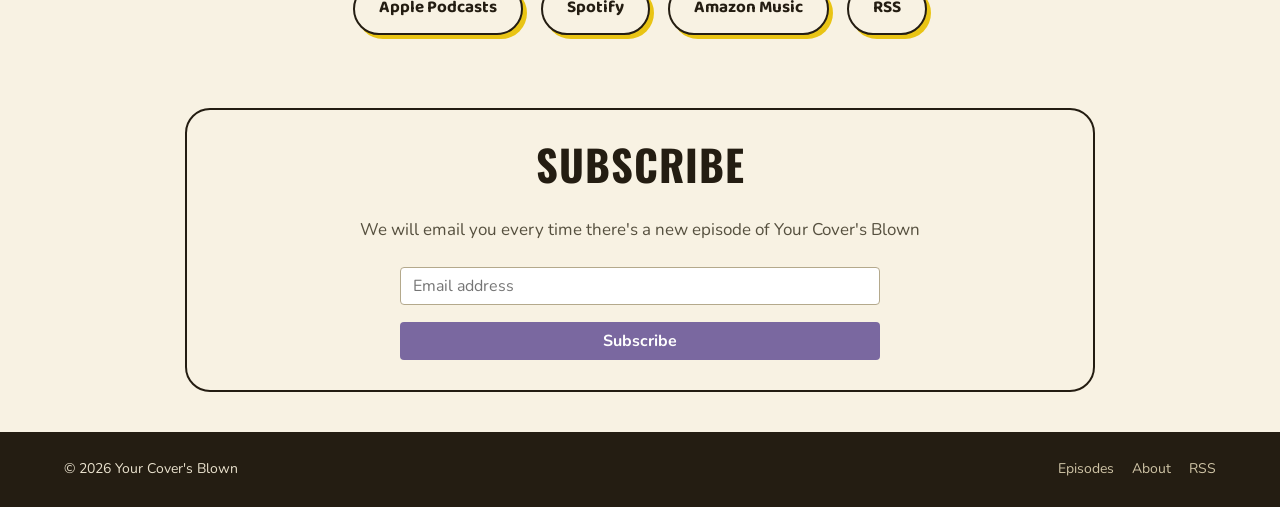
==== commit d6e8f060: "Publish 2026-09-04 08:45 DCMSX-Source: 7dfa1f7f21d59fb4807c25b8c91d80137812ff84" ====
--- a/about/index.html
+++ b/about/index.html
@@ -12,7 +12,10 @@
 <meta property="og:description" content="About the show: Your Cover's Blown is a non-fiction podcast about non-fiction books.">
 <meta property="og:url" content="https://yourcoversblown.com/about/">
 
-<link rel="icon" type="image/png" href="/assets/favicon.png">
+<link rel="icon" type="image/svg+xml" href="/assets/favicon.svg">
+<link rel="icon" type="image/png" sizes="32x32" href="/assets/favicon-32.png">
+<link rel="icon" type="image/png" sizes="64x64" href="/assets/favicon.png">
+<link rel="apple-touch-icon" sizes="180x180" href="/assets/apple-touch-icon.png">
 <link rel="alternate" type="application/rss+xml" title="Your Cover's Blown" href="/feed.xml">
 <link rel="preconnect" href="https://fonts.googleapis.com">
 <link rel="preconnect" href="https://fonts.gstatic.com" crossorigin>
@@ -77,12 +80,12 @@
 </div>
 <div class="blk blk--listen-buttons" style="--mt:32px">
 <div class="block-listen">
-  <p class="listen-soon-note">Episode links coming soon</p>
+  <p class="listen-title">Listen on</p>
   <div class="listen-row">
-    <span class="listen-pill is-soon">Apple Podcasts</span>
-    <span class="listen-pill is-soon">Spotify</span>
-    <span class="listen-pill is-soon">Amazon Music</span>
-    <span class="listen-pill is-soon">RSS</span>
+    <a class="listen-pill" href="https://podcasts.apple.com/us/podcast/your-covers-blown/id6808269047" target="_blank" rel="noopener" data-goat-event="listen-apple">Apple Podcasts</a>
+    <a class="listen-pill" href="https://open.spotify.com/show/6lQw9a7i2KThYEWnwWZLfC" target="_blank" rel="noopener" data-goat-event="listen-spotify">Spotify</a>
+    <a class="listen-pill" href="https://music.amazon.co.uk/podcasts/dc91eec9-0cf3-4331-a3ae-fbd3eedb8cd9/your-covers-blown" target="_blank" rel="noopener" data-goat-event="listen-amazon">Amazon Music</a>
+    <a class="listen-pill" href="https://yourcoversblown.com/feed.xml" target="_blank" rel="noopener" data-goat-event="listen-rss">RSS</a>
   </div>
 </div>
 </div>
--- a/assets/tokens.css
+++ b/assets/tokens.css
@@ -47,6 +47,7 @@
 
   /* layout */
   --maxw-text: 800px;         /* prose column */
-  --maxw-feature: 1120px;     /* wide elements: episode rows, hosts */
+  --maxw-episodes: 880px;     /* episode rows: text-only, so barely wider than prose */
+  --maxw-feature: 1120px;     /* wide elements: hosts, gallery, feature images */
   --maxw-page: 1200px;
 }
--- a/assets/site.css
+++ b/assets/site.css
@@ -165,6 +165,7 @@
 .blk--sub-heading { --mb: 24px; }
 .blk--feature-list { --mb: 24px; }
 .blk--feature-image { --mb: var(--feature-image-pad-bottom, 24px); }
+.blk--readers { --mb: 24px; }
 .blk--video { --mb: 24px; }
 .blk--svg-logo { --mt: var(--svg-logo-pad-top, 56px); }
 .blk--gallery { --mb: 24px; }
@@ -308,70 +309,125 @@
 .ycb-listen-compact .dot { margin: 0 8px; }
 
 /* ---------- audio player ---------- */
+/* The player is the one place the riso costume comes off: the site's ink
+   outline and offset shadow made it read as a cartoon box, and a player is
+   an instrument, not a poster. So it sits on the deep paper behind a single
+   hairline, and the controls are drawn plainly — a thin filled track with a
+   small round thumb, times either side, and a skip / play / skip cluster
+   with no boxes round it. --pos and --buf are set by site.js as the audio
+   plays: played fill and buffered wash. */
 .block-audio { max-width: 660px; margin: 0 auto; padding: 0 16px; }
 .ycb-player {
+  --pos: 0%; --buf: 0%;
   display: flex; align-items: center; gap: 18px;
-  border: var(--border); border-radius: 16px;
-  background: var(--paper-deep); box-shadow: var(--shadow-purple);
-  padding: 16px 20px;
+  border: 1px solid rgba(36, 29, 18, 0.13); border-radius: 12px;
+  background: var(--paper-deep);
+  padding: 16px 20px 16px 16px;
 }
 .ycb-player > audio { display: none; }
 .ycb-player noscript audio { display: block; width: 100%; }
+.pl-controls { display: flex; align-items: center; gap: 4px; flex-shrink: 0; }
 .pl-play {
-  flex-shrink: 0; width: 58px; height: 58px; border-radius: 50%;
-  border: var(--border); background: var(--yellow); cursor: pointer;
+  flex-shrink: 0; width: 50px; height: 50px; border-radius: 50%;
+  border: 0; background: var(--purple-text); cursor: pointer; color: #fff;
   display: flex; align-items: center; justify-content: center;
-  transition: transform 0.08s ease;
-}
-.pl-play:hover { transform: scale(1.06); }
-.pl-play svg { width: 26px; height: 26px; fill: var(--ink); }
+  transition: background-color 0.15s ease, transform 0.12s ease;
+}
+.pl-play:hover { background: var(--purple-deep); }
+.pl-play:active { transform: scale(0.96); }
+.pl-play svg { width: 22px; height: 22px; fill: currentColor; }
+.pl-icon-play { transform: translateX(1px); }
 .pl-play .pl-icon-pause { display: none; }
 .ycb-player.is-playing .pl-icon-play { display: none; }
 .ycb-player.is-playing .pl-icon-pause { display: block; }
+.pl-skip {
+  position: relative; width: 38px; height: 38px; border-radius: 50%;
+  border: 0; background: transparent; color: var(--ink-soft); cursor: pointer; padding: 0;
+  transition: background-color 0.15s ease, color 0.15s ease, transform 0.12s ease;
+}
+.pl-skip:hover { background: rgba(36, 29, 18, 0.07); color: var(--ink); }
+.pl-skip:active { transform: scale(0.92); }
+/* the glyph carries a heavy stroke in the markup for the riso look — inside
+   the player it is drawn light, to sit beside the plain play disc */
+.pl-skip svg { width: 24px; height: 24px; display: block; margin: 0 auto; stroke-width: 1.9; }
+.pl-skip--fwd svg { transform: scaleX(-1); }
+.pl-skip span {
+  position: absolute; inset: 0; display: grid; place-items: center;
+  padding-top: 2px; font-family: var(--font-body); font-weight: 800; font-size: 9.5px;
+  letter-spacing: -0.2px; pointer-events: none;
+}
 .pl-main { flex: 1; min-width: 0; }
-.pl-title { font-family: var(--font-display); font-weight: 700; font-size: 17px; margin-bottom: 4px; }
+.pl-title { font-family: var(--font-display); font-weight: 700; font-size: 17px; line-height: 1.2; margin-bottom: 8px; }
+.pl-bar { display: flex; align-items: center; gap: 12px; }
+.pl-time {
+  flex-shrink: 0; min-width: 3.2em; font-size: 13px; font-weight: 800;
+  color: var(--ink-soft); font-variant-numeric: tabular-nums; letter-spacing: 0.2px;
+}
+.pl-bar .pl-time:last-child { text-align: right; }
+.pl-time:empty { display: none; }
+
+/* the seek bar: a tall, invisible input for a generous hit target, with the
+   thin track and the thumb drawn on the pseudo-elements */
 .pl-seek {
   -webkit-appearance: none; appearance: none;
-  display: block; width: 100%; margin: 8px 0 6px; cursor: pointer;
-  height: 10px; border: 2px solid var(--ink); border-radius: 999px; background: #fff;
+  flex: 1; min-width: 0; display: block; width: 100%; height: 28px; margin: 0;
+  background: transparent; cursor: pointer; touch-action: none; outline: none;
+}
+.pl-seek::-webkit-slider-runnable-track {
+  height: 5px; border-radius: 999px;
+  background: linear-gradient(to right,
+    var(--purple-text) 0 var(--pos),
+    rgba(36, 29, 18, 0.24) var(--pos) var(--buf),
+    rgba(36, 29, 18, 0.12) var(--buf) 100%);
+  transition: height 0.12s ease;
+}
+.pl-seek::-moz-range-track {
+  height: 5px; border-radius: 999px;
+  background: linear-gradient(to right,
+    var(--purple-text) 0 var(--pos),
+    rgba(36, 29, 18, 0.24) var(--pos) var(--buf),
+    rgba(36, 29, 18, 0.12) var(--buf) 100%);
 }
 .pl-seek::-webkit-slider-thumb {
-  -webkit-appearance: none; width: 20px; height: 20px; border-radius: 50%;
-  background: var(--purple); border: 2px solid var(--ink); cursor: pointer;
+  -webkit-appearance: none; width: 12px; height: 12px; margin-top: -3px; border-radius: 50%;
+  background: var(--purple-text); border: 0;
+  transition: transform 0.12s ease;
 }
 .pl-seek::-moz-range-thumb {
-  width: 16px; height: 16px; border-radius: 50%;
-  background: var(--purple); border: 2px solid var(--ink); cursor: pointer;
-}
-.pl-seek::-moz-range-progress { background: var(--purple); height: 6px; border-radius: 999px; }
-.pl-seek:disabled { cursor: default; }
-.pl-row { display: flex; justify-content: space-between; align-items: center; }
-.pl-time { font-size: 14px; color: var(--ink-soft); font-variant-numeric: tabular-nums; }
-.pl-skips { display: flex; gap: 8px; }
-.pl-skip {
-  border: 2px solid var(--ink); border-radius: 999px; background: var(--paper);
-  font-family: var(--font-body); font-weight: 800; font-size: 12px;
-  padding: 2px 10px; cursor: pointer; color: var(--ink);
-}
-.pl-skip:hover { background: var(--yellow); }
+  width: 12px; height: 12px; border-radius: 50%;
+  background: var(--purple-text); border: 0;
+  transition: transform 0.12s ease;
+}
+.pl-seek:hover::-webkit-slider-thumb, .pl-seek:active::-webkit-slider-thumb { transform: scale(1.25); }
+.pl-seek:hover::-moz-range-thumb, .pl-seek:active::-moz-range-thumb { transform: scale(1.25); }
+.pl-seek:focus-visible::-webkit-slider-thumb { box-shadow: 0 0 0 5px rgba(122, 104, 160, 0.35); }
+.pl-seek:focus-visible::-moz-range-thumb { box-shadow: 0 0 0 5px rgba(122, 104, 160, 0.35); }
+.pl-seek:disabled { cursor: default; opacity: 0.5; }
+.pl-seek:disabled::-webkit-slider-thumb { transform: none; }
+.pl-seek:disabled::-moz-range-thumb { transform: none; }
 
 /* ---------- episode rows (the listing + episode-list block) ---------- */
-.block-episode-list { max-width: var(--maxw-feature); margin: 0 auto; padding: 0 16px; }
+/* Each episode is a flat riso card on the deeper paper — no outline, no
+   offset shadow, so it stops reading as one enormous button next to the real
+   ones. The coming-soon card below shares the same flat treatment. */
+.block-episode-list { max-width: var(--maxw-episodes); margin: 0 auto; padding: 0 16px; }
 .block-episode-list .block-section-title { padding: 0; margin-bottom: 26px; }
 .episode-rows { list-style: none; margin: 0; padding: 0; }
-.episode-row {
-  display: flex; gap: 26px;
-  padding-bottom: var(--episode-list-row-gap, 30px);
-  margin-bottom: var(--episode-list-row-gap, 30px);
-  border-bottom: 2px dashed var(--rule);
-}
-.episode-row:last-child { border-bottom: 0; margin-bottom: 0; }
-.ep-num {
-  font-family: var(--font-display); font-weight: 800; font-size: 46px; line-height: 1;
-  color: var(--purple); text-shadow: 3px 3px 0 var(--yellow);
-  text-decoration: none; width: 86px; flex-shrink: 0; padding-top: 4px;
-}
-.ep-info { min-width: 0; }
+.episode-row { margin-bottom: var(--episode-list-row-gap, 30px); }
+.episode-row:last-child { margin-bottom: 0; }
+
+.ep-card {
+  position: relative;
+  padding: 24px 30px 26px;
+  border-radius: var(--episode-list-card-radius, 14px);
+  background: var(--paper-deep);
+}
+
+.ep-info { flex: 1; min-width: 0; }
+.ep-kicker {
+  margin: 0 0 2px; font-size: 12px; font-weight: 800;
+  letter-spacing: 1.4px; text-transform: uppercase; color: var(--purple-text);
+}
 .ep-title { font-size: 24px; margin-bottom: 4px; }
 .ep-title a { color: var(--ink); text-decoration: none; }
 .ep-title a:hover { color: var(--purple-text); }
@@ -379,12 +435,45 @@
 .ep-book cite { font-style: italic; font-weight: 800; color: var(--brown); }
 .ep-desc { margin: 0 0 8px; font-size: 16px; }
 .ep-meta { margin: 0; font-size: 13px; font-weight: 800; letter-spacing: 1.2px; text-transform: uppercase; color: var(--ink-soft); }
+
+/* the CTA row: play in place, or read the notes */
+.ep-actions { display: flex; align-items: center; flex-wrap: wrap; gap: 8px 18px; margin-top: 14px; }
+.ep-play { display: flex; align-items: center; flex-wrap: wrap; gap: 8px 14px; flex: 1; }
+.ep-play > audio { display: none; }
+.ep-listen {
+  display: inline-flex; align-items: center; gap: 8px;
+  padding: 7px 18px 8px 14px; cursor: pointer;
+  border: 0; border-radius: 999px;
+  background: var(--purple-text); color: #fff;
+  font-family: var(--font-display); font-weight: 700; font-size: 16px;
+  transition: background-color 0.15s ease, transform 0.12s ease;
+}
+.ep-listen:hover { background: var(--purple-deep); }
+.ep-listen:active { transform: scale(0.98); }
+.ep-listen svg { width: 18px; height: 18px; fill: currentColor; }
+.ep-listen .pl-icon-pause, .ep-listen .ep-listen-pause { display: none; }
+.ep-play.is-playing .pl-icon-play, .ep-play.is-playing .ep-listen-play { display: none; }
+.ep-play.is-playing .pl-icon-pause, .ep-play.is-playing .ep-listen-pause { display: inline; }
+
+/* the seek bar unfolds once the episode has started, and stays while paused */
+.ep-play { --pos: 0%; --buf: 0%; }
+.ep-bar { display: none; align-items: center; gap: 10px; flex: 1; min-width: 210px; }
+.ep-play.is-started .ep-bar { display: flex; }
+
+.ep-notes {
+  font-family: var(--font-display); font-weight: 700; font-size: 16px;
+  color: var(--purple-text); text-decoration: underline;
+  text-decoration-thickness: 2px; text-underline-offset: 3px;
+  text-decoration-color: var(--yellow);
+}
+.ep-notes:hover { color: var(--purple-deep); text-decoration-color: var(--purple); }
+
 .episode-all { text-align: center; margin: 26px 0 0; font-family: var(--font-display); font-weight: 700; font-size: 17px; }
 
 /* the coming-soon card (no published episodes yet) — flat, no outline */
 .episode-empty {
   max-width: 600px; margin: 0 auto; padding: 22px 30px;
-  border-radius: var(--episode-list-card-radius, 6px);
+  border-radius: var(--episode-list-card-radius, 14px);
   background: var(--paper-deep);
   text-align: center;
 }
@@ -399,7 +488,6 @@
 
 /* ---------- episode page header ---------- */
 .episode-header { text-align: center; max-width: var(--maxw-text); margin: 0 auto; padding: 0 16px; }
-.episode-header .ep-num { display: block; width: auto; font-size: 62px; margin-bottom: 14px; text-shadow: 4px 4px 0 var(--yellow); }
 .episode-header h1 { font-size: 34px; font-weight: 800; margin-bottom: 10px; }
 .episode-header .ep-book { font-size: 18px; margin-bottom: 8px; }
 .episode-header .ep-meta { margin-bottom: 0; }
@@ -484,6 +572,19 @@
   .host-card, .host-photo { transition: none; }
 }
 
+/* the readers figure: five layers stacked on one box, the eyes swapped by
+   site.js on a blink; the whole figure sways from the bottom centre */
+.block-readers { text-align: center; padding: 0 16px; }
+.block-readers .readers {
+  position: relative; display: inline-block; width: min(var(--img-maxw, 440px), 100%);
+  transform-origin: 50% 100%; will-change: transform;
+}
+.block-readers .readers img { display: block; width: 100%; height: auto; }
+.block-readers .readers img + img { position: absolute; inset: 0; }
+.block-readers .rd-l-closed, .block-readers .rd-r-closed,
+.block-readers .l-shut .rd-l-open, .block-readers .r-shut .rd-r-open { visibility: hidden; }
+.block-readers .l-shut .rd-l-closed, .block-readers .r-shut .rd-r-closed { visibility: visible; }
+
 /* ---------- lightbox ---------- */
 .ycb-lightbox { border: 0; padding: 0; background: transparent; max-width: 92vw; max-height: 92vh; }
 .ycb-lightbox::backdrop { background: rgba(36, 29, 18, 0.88); }
@@ -500,14 +601,22 @@
   :root { --fs-page-title: 32px; --fs-section-title: 22px; }
   /* prose gets more side air than the 16px the wide elements use — a text
      column running edge-to-edge reads wider than everything around it */
-  .block-text, .block-sub-heading, .block-feature-list { padding-left: 28px; padding-right: 28px; }
+  .block-text, .block-sub-heading, .block-feature-list,
+  .block-episode-list { padding-left: 28px; padding-right: 28px; }
   .ycb-nav { gap: 2px 22px; padding-top: 16px; }
   .ycb-nav a { font-size: 16px; }
-  .episode-row { gap: 16px; }
-  .ep-num { font-size: 34px; width: 56px; }
-  .episode-header .ep-num { font-size: 48px; }
   .episode-header h1 { font-size: 28px; }
-  .ycb-player { flex-direction: row; gap: 14px; padding: 14px 16px; }
+  /* phones: the bar takes the full width, the skip / play / skip cluster
+     sits centred beneath it */
+  .ycb-player { flex-wrap: wrap; justify-content: center; gap: 10px 14px; padding: 16px 18px; }
+  .pl-main { flex-basis: 100%; order: -1; }
+  .pl-controls { gap: 10px; }
   .pl-play { width: 48px; height: 48px; }
   .episode-empty { padding: 20px 18px; }
-}
+  /* phones: tighter card, and the Listen now row takes the full width */
+  .ep-card { padding: 18px 18px 20px; }
+  .ep-title { font-size: 21px; }
+  .ep-actions { gap: 10px 14px; }
+  .ep-play { flex-basis: 100%; }
+  .ep-bar { min-width: 0; }
+}
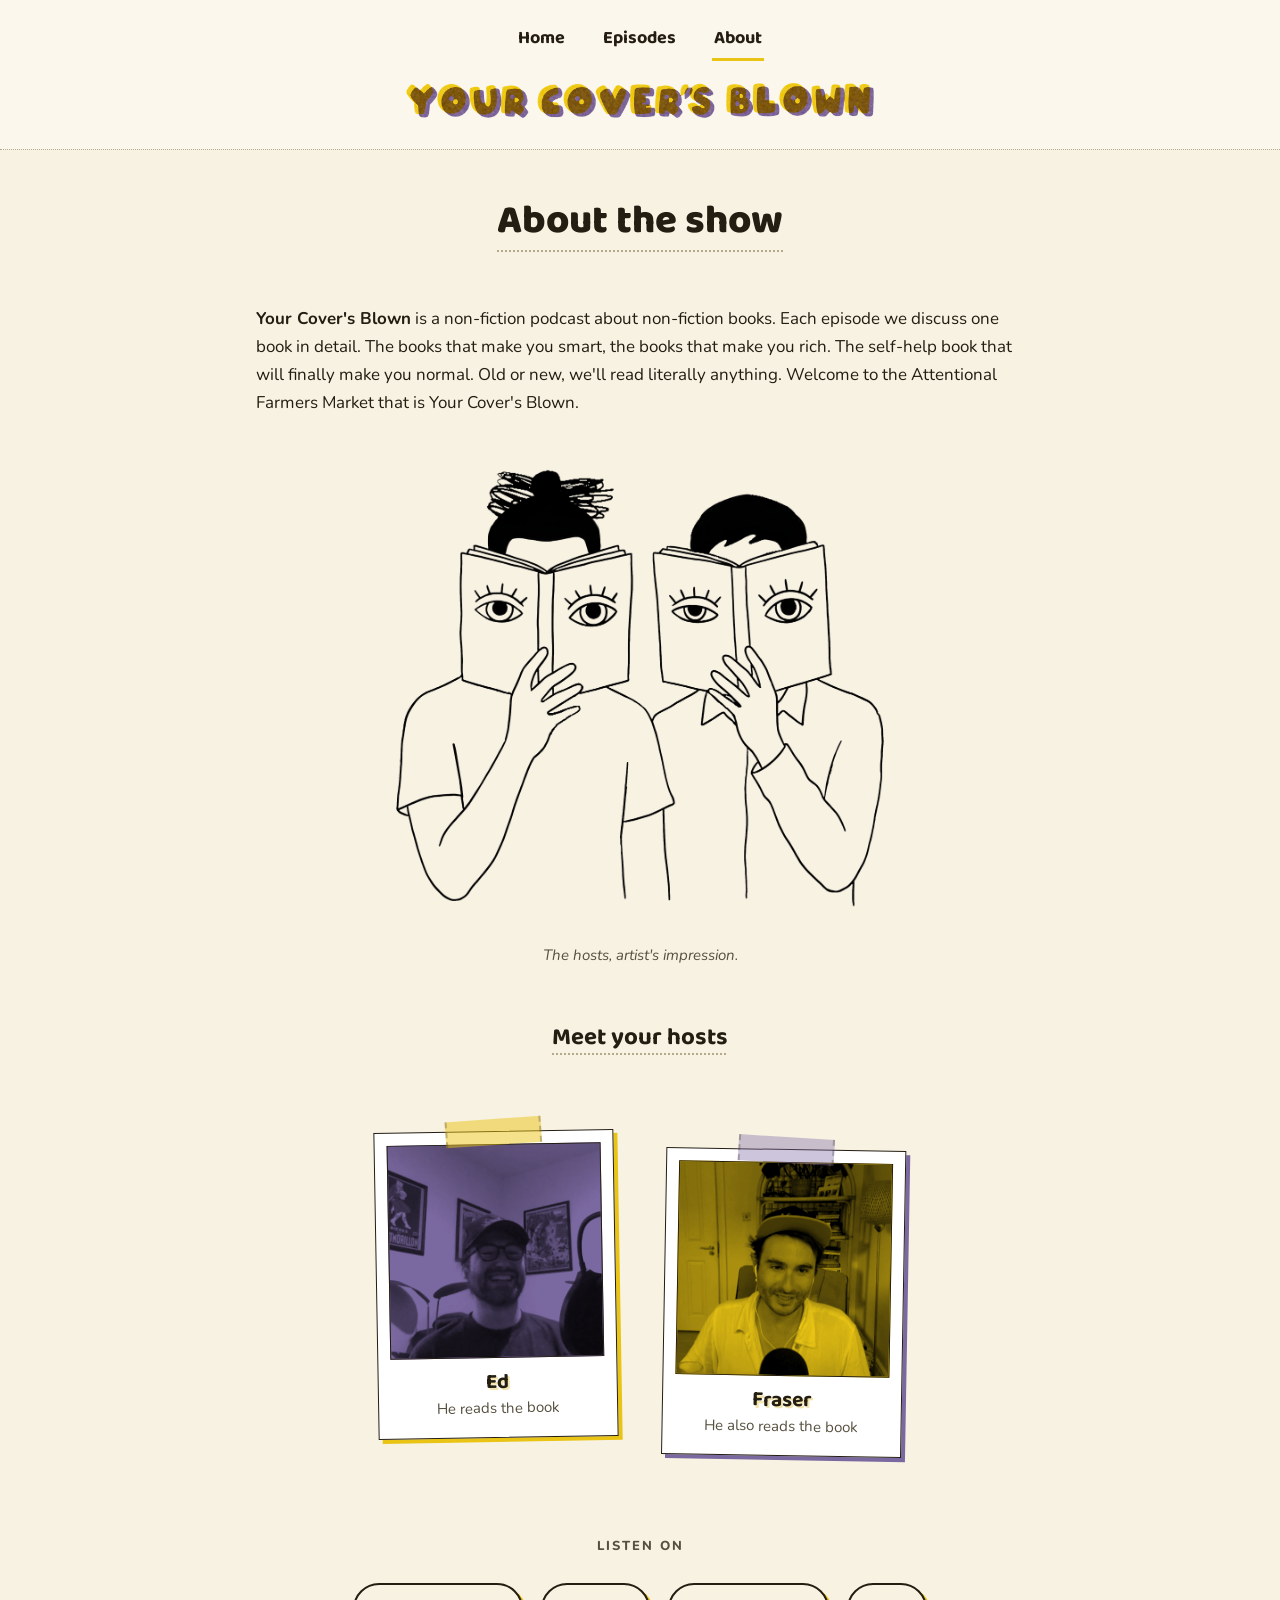
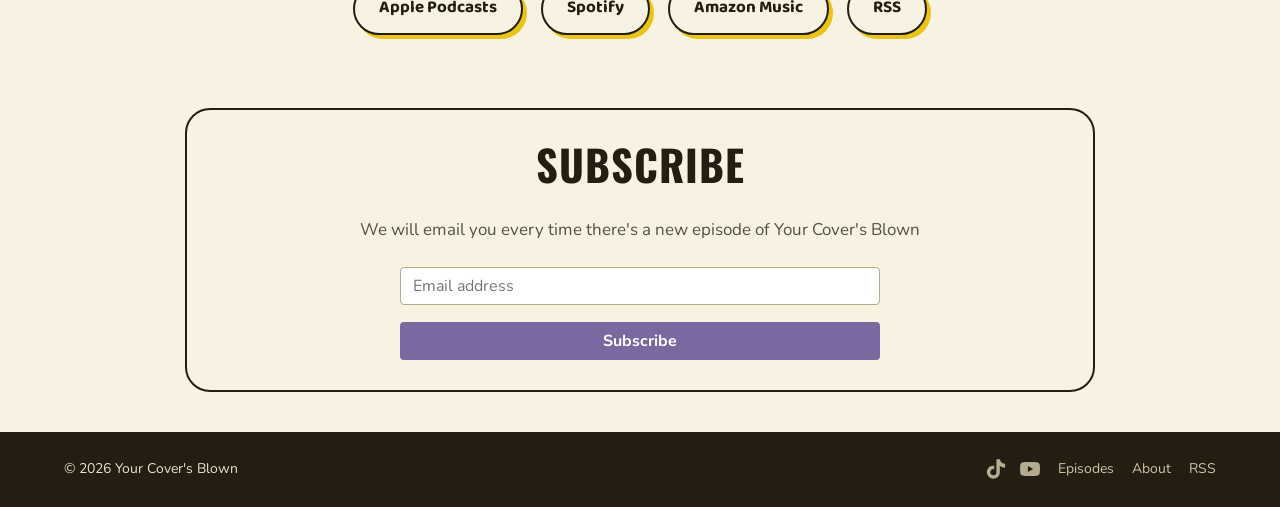
==== commit 1c1757f9: "Publish 2026-09-06 10:17 DCMSX-Source: fd4b135e45b816b83f0415488914df258fdfa814" ====
--- a/about/index.html
+++ b/about/index.html
@@ -11,7 +11,10 @@
 <meta property="og:title" content="About – Your Cover's Blown">
 <meta property="og:description" content="About the show: Your Cover's Blown is a non-fiction podcast about non-fiction books.">
 <meta property="og:url" content="https://yourcoversblown.com/about/">
-
+<meta property="og:image" content="https://yourcoversblown.com/assets/share.jpg">
+<meta property="og:image:width" content="1200">
+<meta property="og:image:height" content="630">
+<meta name="twitter:card" content="summary_large_image">
 <link rel="icon" type="image/svg+xml" href="/assets/favicon.svg">
 <link rel="icon" type="image/png" sizes="32x32" href="/assets/favicon-32.png">
 <link rel="icon" type="image/png" sizes="64x64" href="/assets/favicon.png">
@@ -110,6 +113,10 @@
     <span class="ycb-copy">© 2026 Your Cover's Blown</span>
     
     <div class="ycb-footer-right">
+      <div class="ycb-socials">
+        <a href="https://www.tiktok.com/@yourcoversblownpod" aria-label="Your Cover's Blown on TikTok" target="_blank" rel="noopener"><img src="/assets/icon-tiktok.svg" alt="TikTok"></a>
+        <a href="https://www.youtube.com/@YourCoversBlown" aria-label="Your Cover's Blown on YouTube" target="_blank" rel="noopener"><img src="/assets/icon-youtube.svg" alt="YouTube"></a>
+      </div>
       <nav class="ycb-footer-links">
         <a href="/episodes/">Episodes</a>
         <a href="/about/">About</a>
--- a/assets/site.css
+++ b/assets/site.css
@@ -130,8 +130,12 @@
 .ycb-byline a:hover { color: var(--footer-link-hover); }
 .ycb-byline-icon { display: block; }
 .ycb-footer-right { grid-column: 3; justify-self: end; display: flex; align-items: center; gap: 18px; }
-.ycb-socials { display: flex; align-items: center; gap: 12px; }
-.ycb-socials img { display: block; width: 20px; height: 20px; }
+.ycb-socials { display: flex; align-items: center; gap: 14px; }
+.ycb-socials a { display: block; padding: 4px 0; }
+/* the glyphs are drawn in --footer-link; lifting them to full white on hover is
+   the same brightening the footer links do, done to a picture */
+.ycb-socials img { display: block; width: 20px; height: 20px; opacity: .85; transition: opacity .12s, filter .12s; }
+.ycb-socials a:hover img { opacity: 1; filter: brightness(1.35); }
 .ycb-footer-links { display: flex; flex-wrap: wrap; gap: 4px 18px; }
 .ycb-footer-links a { color: var(--footer-link); text-decoration: none; padding: 8px 0; }
 .ycb-footer-links a:hover { color: var(--footer-link-hover); text-decoration: underline; text-decoration-color: var(--yellow); text-decoration-thickness: 2px; }
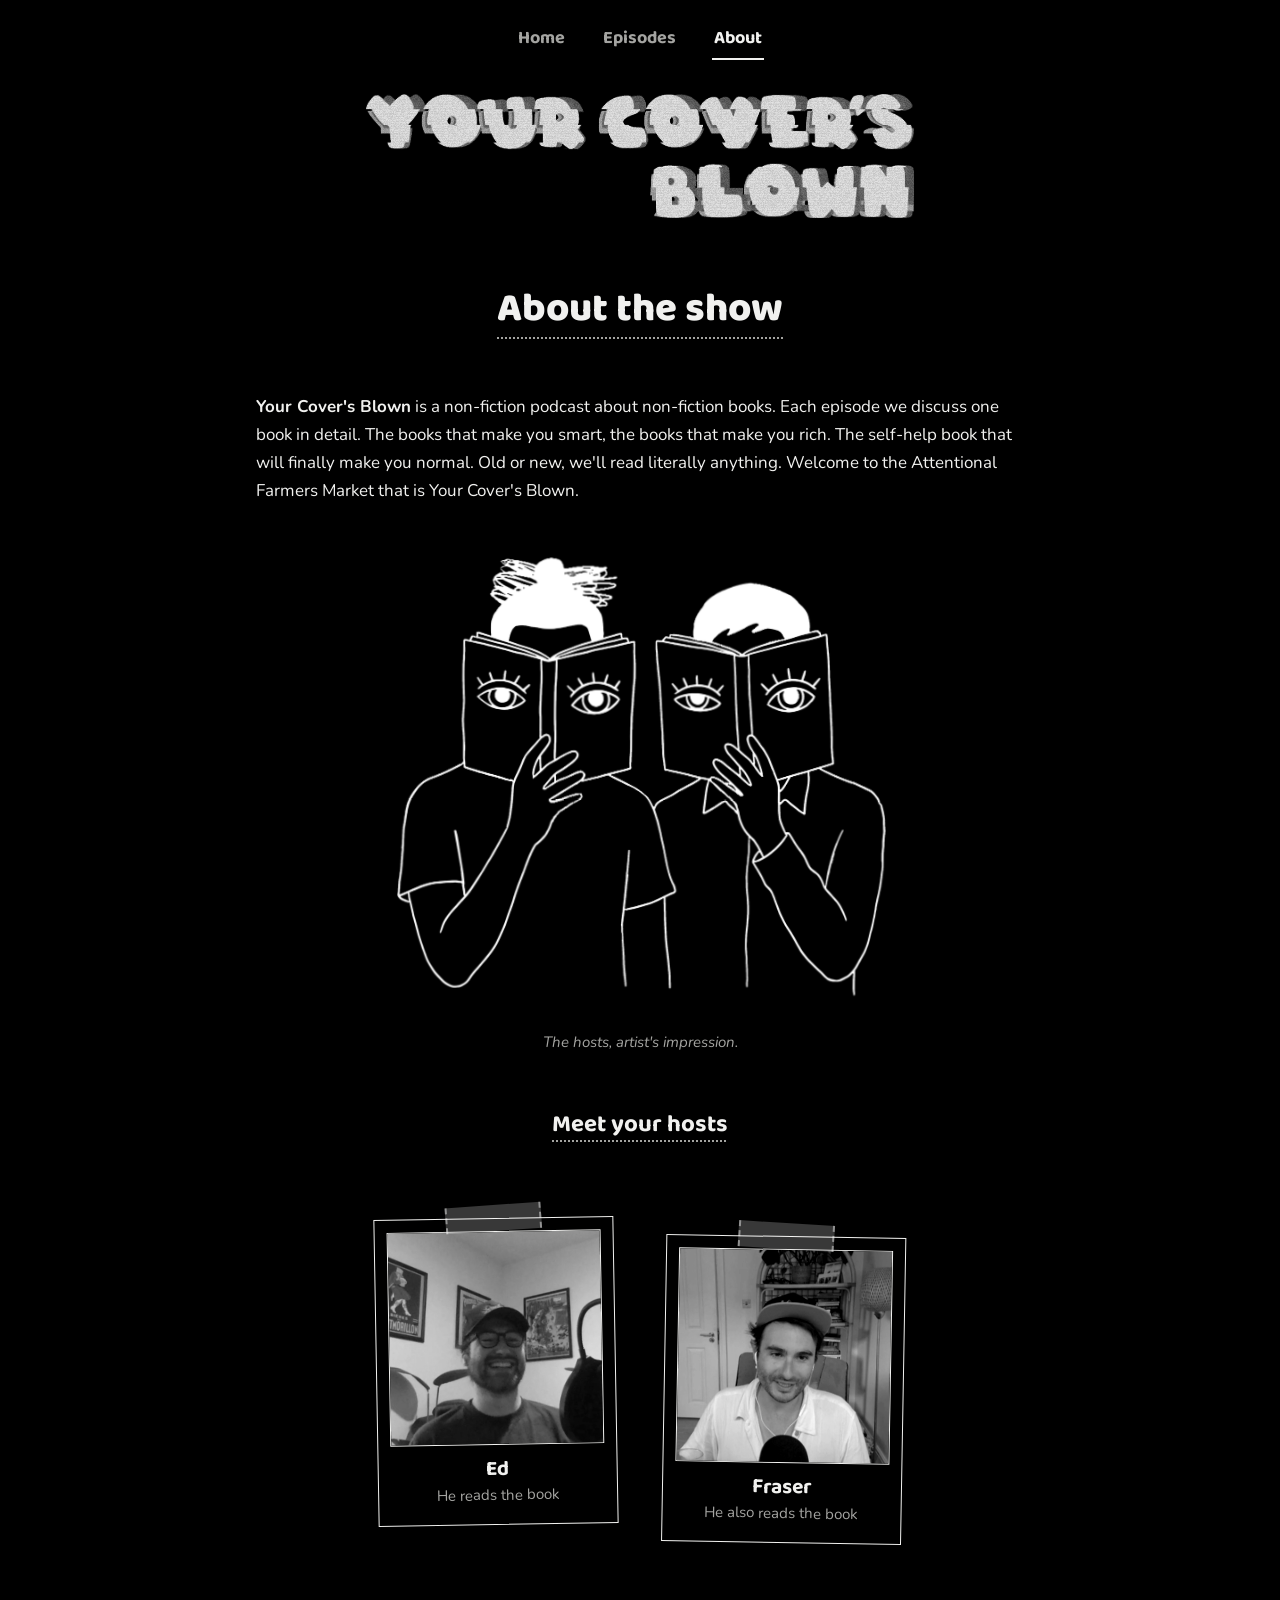
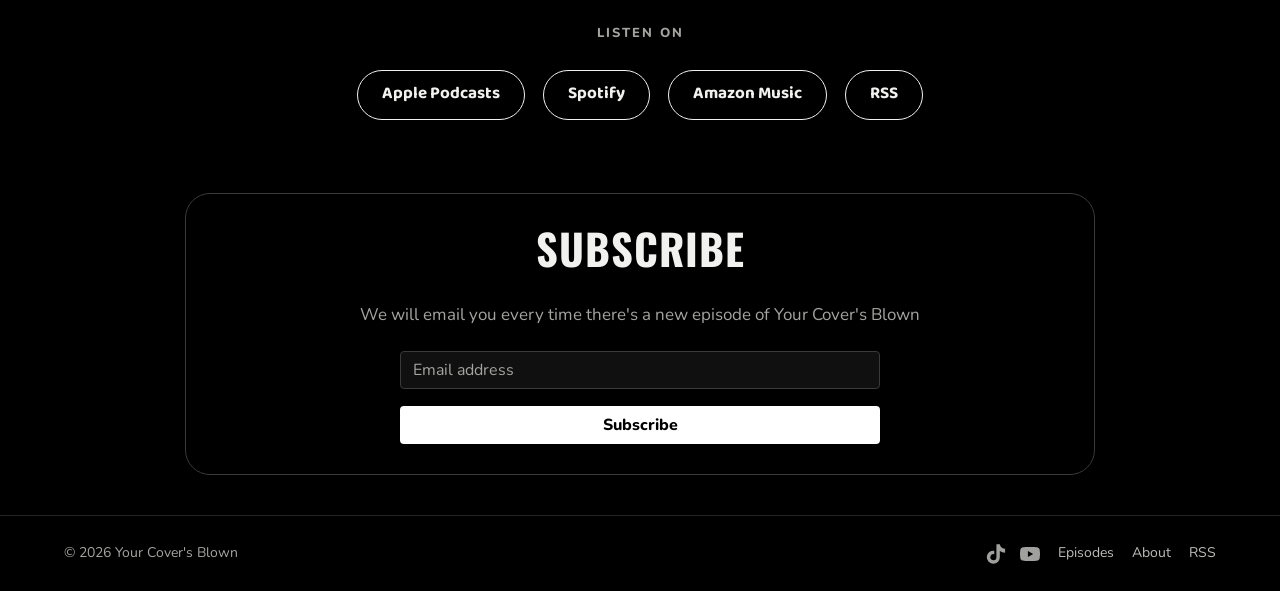
==== commit 83d6e15e: "Publish 2026-10-01 07:55 DCMSX-Source: 24057bfd435baa8d3c625fe1da72c516539bcdd1" ====
--- a/about/index.html
+++ b/about/index.html
@@ -3,6 +3,8 @@
 <head>
 <meta charset="utf-8">
 <meta name="viewport" content="width=device-width, initial-scale=1">
+<meta name="theme-color" content="#000000">
+<meta name="color-scheme" content="dark">
 <title>About – Your Cover's Blown</title>
 <meta name="description" content="About the show: Your Cover's Blown is a non-fiction podcast about non-fiction books.">
 <link rel="canonical" href="https://yourcoversblown.com/about/">
@@ -35,7 +37,7 @@
     <a href="/episodes/">Episodes</a>
     <a href="/about/" aria-current="page">About</a>
   </nav>
-  <a class="ycb-header-logo" href="/" style="--logo-maxw:480px"><img src="/media/site/brand/logo.png" alt="Your Cover's Blown"></a>
+  <a class="ycb-header-logo" href="/" style="--logo-maxw:560px"><span class="ycb-vhs" data-vhs><img src="/media/site/brand/logo-vhs.png" alt="Your Cover's Blown"></span></a>
 </header>
 <main>
 <div class="blk blk--page-title" style="--mb:10px;--mt-m:40px;--mb-m:0px">
@@ -50,9 +52,15 @@
 
 </div>
 </div>
-<div class="blk blk--feature-image" style="--mt:16px;--mb:40px;--mb-m:20px">
-<div class="block-feature-image" style="--img-maxw:520px">
-  <img class="feature-img no-frame" src="/media/site/home/readers.png" alt="Line drawing of two readers holding open books over their faces, eyes drawn on the covers" loading="lazy">
+<div class="blk blk--readers" style="--mt:16px;--mb:40px;--mb-m:20px">
+<div class="block-readers" style="--img-maxw:520px">
+  <div class="readers is-live" role="img" aria-label="Line drawing of two readers holding open books over their faces, eyes drawn on the covers">
+    <img class="rd-base" src="/media/site/home/readers-white/base.png" alt="" loading="lazy">
+    <img class="rd-l-open" src="/media/site/home/readers-white/l-open.png" alt="" loading="lazy" aria-hidden="true">
+    <img class="rd-l-closed" src="/media/site/home/readers-white/l-closed.png" alt="" loading="lazy" aria-hidden="true">
+    <img class="rd-r-open" src="/media/site/home/readers-white/r-open.png" alt="" loading="lazy" aria-hidden="true">
+    <img class="rd-r-closed" src="/media/site/home/readers-white/r-closed.png" alt="" loading="lazy" aria-hidden="true">
+  </div>
   <p class="caption">The hosts, artist's impression.</p>
 </div>
 </div>
@@ -66,13 +74,13 @@
 <div class="block-hosts">
   
   <div class="hosts-cards">
-    <div class="host-card ink-purple">
+    <div class="host-card">
       <div class="host-photo-wrap"><img class="host-photo" src="/media/site/home/ed.jpg" alt="Ed" loading="lazy"></div>
       <h3>Ed</h3>
 <p>He reads the book</p>
 
     </div>
-    <div class="host-card ink-yellow">
+    <div class="host-card">
       <div class="host-photo-wrap"><img class="host-photo" src="/media/site/home/fraser.jpg" alt="Fraser" loading="lazy"></div>
       <h3>Fraser</h3>
 <p>He also reads the book</p>
@@ -94,7 +102,7 @@
 </div>
 </main>
 
-<div class="ycb-newsletter" style="--mc:#7a68a0">
+<div class="ycb-newsletter">
   <div class="outline-sign-up-box">
     <form action="https://dcmsx-email.frazilpop.workers.dev/subscribe" method="post" data-newsletter>
       <div class="newsletter-title-b">Subscribe</div>
--- a/assets/tokens.css
+++ b/assets/tokens.css
@@ -1,40 +1,34 @@
-/* Your Cover's Blown — design tokens. The palette is sampled straight from
-   the riso wordmark (riso_acid): yellow and purple overprint on paper, with
-   the brown their overlap makes. Yellow is decoration only — rules, marker
-   underlines, offset shadows — never text on paper (it can't clear 4.5:1). */
+/* Your Cover's Blown — design tokens. The site is the show's video look: a
+   black screen, the grey tape-worn wordmark, the readers in white line. There
+   is no colour — black, white and the greys between — so the one accent is
+   white itself. To bring a colour back, --accent (and --on-accent, the text
+   that sits on it) are the only two to change. */
 :root {
-  /* paper & ink */
-  --paper: #f8f2e3;
-  --paper-light: #fbf7ec;   /* the header band — a shade lighter than the page */
-  --paper-deep: #f1e8d2;    /* cards a shade lower than the page */
-  --ink: #241d12;
-  --ink-soft: #56503f;      /* meta lines, captions — 7:1 on paper */
+  /* the screen & what is drawn on it */
+  --bg: #000;
+  --bg-raised: #101010;     /* cards and the player — a step off the black */
+  --bg-hover: #1a1a1a;
+  --ink: #f1f1ef;           /* the wordmark's own off-white */
+  --ink-soft: #a4a4a1;      /* meta lines, captions — 8:1 on black */
 
-  /* the riso inks */
-  --yellow: #e9c414;
-  --purple: #7a68a0;
-  --purple-text: #695889;   /* purple links, darkened to clear 4.5:1 on paper */
-  --purple-deep: #57487a;
-  --brown: #7a5510;         /* the overprint — accents that must read as text */
+  /* the accent — buttons, the played bar, the thing to press */
+  --accent: #fff;
+  --accent-dim: #cfcfcc;    /* the accent under the pointer */
+  --on-accent: #000;
 
-  /* washes (band backgrounds) */
-  --wash-yellow: #f3e5ae;
-  --wash-purple: #e3ddef;
+  /* the polaroids (Meet your hosts): drawn in line, white like the readers */
+  --print-line: 1.5px solid var(--ink);
 
   /* chrome */
-  --footer-bg: #241d12;
-  --footer-text: #e9e1cd;
-  --footer-link: #cfc4a6;
+  --footer-bg: #000;
+  --footer-text: #a4a4a1;
+  --footer-link: #bdbdba;
   --footer-link-hover: #fff;
 
-  /* riso offset shadows — solid, misregistered, like the wordmark */
-  --shadow-yellow: 4px 4px 0 var(--yellow);
-  --shadow-purple: 4px 4px 0 var(--purple);
-  --shadow-ink: 4px 4px 0 var(--ink);
-
   /* rules & borders */
-  --rule: #b4a98c;
-  --border: 2px solid var(--ink);
+  --rule: #3a3a3a;                          /* dotted and dashed rules */
+  --hairline: rgba(255, 255, 255, 0.14);    /* card edges */
+  --border: 1px solid var(--rule);
 
   /* type */
   --font-display: 'Baloo 2', 'Arial Rounded MT Bold', Arial, sans-serif;
--- a/assets/site.css
+++ b/assets/site.css
@@ -1,16 +1,17 @@
-/* Your Cover's Blown — site styles. Riso-print look built around the wordmark:
-   warm paper, ink text, and the two riso inks (yellow + purple) used the way a
-   risograph would — solid offset shadows, marker-bar rules, flat colour fills.
-   Display type is Baloo 2 (the wordmark's chunky rounded cousin); body is
-   Nunito, same as the sister sites. */
+/* Your Cover's Blown — site styles. The show's video look brought to the
+   page: a black screen, the grey tape-worn wordmark flickering at the top, the
+   readers in white line under it. No colour anywhere — white and grey on
+   black — so what can be pressed is drawn in white and everything else sits
+   back. Display type is Baloo 2 (the wordmark's chunky rounded cousin); body
+   is Nunito, same as the sister sites. */
 
 /* ---------- global ---------- */
 * { box-sizing: border-box; -webkit-font-smoothing: antialiased; }
-html { margin: 0; padding: 0; overflow-x: hidden; }
+html { margin: 0; padding: 0; overflow-x: hidden; background: var(--bg); color-scheme: dark; }
 body {
   margin: 0;
   overflow-x: hidden;
-  background: var(--paper);
+  background: var(--bg);
   color: var(--ink);
   font-family: var(--font-body);
   font-size: var(--fs-body);
@@ -23,6 +24,7 @@
 img { max-width: 100%; height: auto; }
 a { color: inherit; }
 h1, h2, h3, h4 { margin: 0; font-family: var(--font-display); font-weight: 700; line-height: 1.15; }
+::selection { background: var(--ink); color: var(--bg); }
 
 /* per-page fonts (Page settings → Font), scoped to the page content — the
    header and footer keep the site chrome fonts */
@@ -44,26 +46,34 @@
   font-family: 'Nunito', Arial, Helvetica, sans-serif;
 }
 
-/* content links: purple, thick underline — the site's signature link */
-.block-text a, .post-body a, .host-card a, .episode-all a, .post-footer-nav a,
+/* content links: white on a grey underline that lights up under the pointer */
+.block-text a, .post-body a, .episode-all a, .post-footer-nav a,
 .listing-pages a, .ycb-listen-compact a {
-  color: var(--purple-text); text-decoration: underline;
+  color: var(--ink); text-decoration: underline;
   text-decoration-thickness: 2px; text-underline-offset: 3px;
-  text-decoration-color: var(--yellow);
-}
-.block-text a:hover, .post-body a:hover, .host-card a:hover, .episode-all a:hover,
+  text-decoration-color: var(--ink-soft);
+}
+.block-text a:hover, .post-body a:hover, .episode-all a:hover,
 .post-footer-nav a:hover, .listing-pages a:hover, .ycb-listen-compact a:hover {
-  color: var(--purple-deep); text-decoration-color: var(--purple);
+  color: var(--accent); text-decoration-color: var(--accent);
 }
 
 /* ---------- header ---------- */
-/* the whole top section sits on lighter paper, with the wordmark under the
-   nav, 20px of air beneath it and the full-width rule closing the band */
-.ycb-header { background: var(--paper-light); border-bottom: 1px dotted var(--rule); }
-.ycb-header-logo { display: block; text-align: center; padding: 10px 16px 20px; }
+/* the nav row, then the wordmark under it — straight on the black, no band
+   and no rule: the page starts where the mark ends */
+.ycb-header { background: var(--bg); }
+.ycb-header-logo { display: block; text-align: center; padding: 22px 16px 14px; }
 .ycb-header-logo img { max-width: min(var(--logo-maxw, 780px), 100%); display: inline-block; }
+/* the tape-worn wordmark: the picture holds the box, and site.js lays a canvas
+   over it that redraws the mark with fresh grain and a faint flicker each
+   frame. Until then — and with scripts off or reduce-motion on — the still
+   picture is the mark. */
+.ycb-vhs { position: relative; display: inline-block; vertical-align: top; max-width: min(var(--logo-maxw, 780px), 100%); }
+.ycb-header-logo .ycb-vhs img { display: block; max-width: 100%; }
+.ycb-vhs canvas { position: absolute; inset: 0; width: 100%; height: 100%; }
+.ycb-vhs.is-live img { visibility: hidden; }
 .ycb-strip {
-  background: var(--yellow); color: var(--ink);
+  background: var(--ink); color: var(--bg);
   text-align: center; padding: 7px 16px;
   font-weight: 800; font-size: 14px; letter-spacing: 0.4px;
 }
@@ -75,15 +85,16 @@
 }
 .ycb-nav a {
   font-family: var(--font-display); font-weight: 700; font-size: 18px;
-  color: var(--ink); text-decoration: none;
-  padding: 2px 2px 4px; border-bottom: 3px solid transparent;
-}
-.ycb-nav a:hover { border-bottom-color: var(--purple); }
-.ycb-nav a[aria-current="page"] { border-bottom-color: var(--yellow); }
+  color: var(--ink-soft); text-decoration: none;
+  padding: 2px 2px 4px; border-bottom: 2px solid transparent;
+  transition: color 0.12s ease;
+}
+.ycb-nav a:hover { color: var(--ink); }
+.ycb-nav a[aria-current="page"] { color: var(--ink); border-bottom-color: var(--ink); }
 
 /* ---------- newsletter (signup box above the footer, sister-site shape) ---------- */
 .ycb-newsletter { text-align: center; padding: 40px 20px; width: 100%; max-width: 950px; margin: 0 auto; }
-.outline-sign-up-box { border: 2px solid var(--ink); border-radius: 25px; padding: 30px 45px 5px; }
+.outline-sign-up-box { border: 1px solid var(--rule); border-radius: 25px; padding: 30px 45px 5px; }
 @media (min-width: 860px) { .outline-sign-up-box { padding-left: 160px; padding-right: 160px; } }
 @media (max-width: 767px) { .outline-sign-up-box { padding-left: 30px; padding-right: 30px; } .ycb-newsletter { padding-left: 15px; padding-right: 15px; } }
 /* the sister sites' Oswald lockup — same heading on all three signup boxes */
@@ -93,20 +104,24 @@
 .sign-up-box {
   display: inline-block; padding: 0 12px; margin-bottom: 17px; vertical-align: middle;
   border-radius: 4px; border: 1px solid var(--rule); min-width: 480px; max-width: 635px; min-height: 38px;
-  color: var(--ink); background: #fff; font: 16px var(--font-body);
-}
+  color: var(--ink); background: var(--bg-raised); font: 16px var(--font-body);
+}
+.sign-up-box::placeholder { color: var(--ink-soft); opacity: 1; }
+.sign-up-box:focus { outline: none; border-color: var(--ink); }
 @media (max-width: 767px) { .sign-up-box { min-width: 100%; max-width: 100%; } }
 .mc-button {
   margin: 0 auto 25px; display: block; padding: 8px 10px; font-size: 16px;
-  font-family: var(--font-body); font-weight: 700; background: var(--mc, #7a68a0); color: #fff;
+  font-family: var(--font-body); font-weight: 800; background: var(--mc, var(--accent)); color: var(--on-accent);
   width: 480px; max-width: 100%; border: none; border-radius: 4px; cursor: pointer;
 }
-.mc-button:hover { background: color-mix(in srgb, var(--mc, #7a68a0) 71%, black); }
+/* a button colour chosen in the Newsletter block carries white words */
+.ycb-newsletter[style*="--mc"] .mc-button { color: #fff; }
+.mc-button:hover { background: color-mix(in srgb, var(--mc, var(--accent)) 80%, black); }
 .mc-button:disabled { opacity: .6; cursor: default; }
 .nl-hp { position: absolute; left: -5000px; }
 .nl-msg { margin: 0 0 25px; font-weight: 700; color: var(--ink); }
 .nl-msg[hidden] { display: none; }
-.nl-msg-error { color: #b04a4a; }
+.nl-msg-error { color: #f08a8a; }
 /* interaction-only Turnstile is invisible but still reserves ~72px once its
    script renders — keep the box collapsed until Cloudflare actually needs to
    show a challenge (site.js adds .cf-turnstile-show via its callback) */
@@ -114,8 +129,10 @@
 .cf-turnstile-show { height: auto; overflow: visible; margin-bottom: 17px; }
 
 /* ---------- footer ---------- */
+/* the page is already black, so the footer is marked off by a hairline */
 .ycb-footer {
   background: var(--footer-bg); color: var(--footer-text); margin-top: auto;
+  border-top: 1px solid var(--hairline);
   font-size: 14px; line-height: 1.6;
 }
 .ycb-footer-row {
@@ -138,21 +155,19 @@
 .ycb-socials a:hover img { opacity: 1; filter: brightness(1.35); }
 .ycb-footer-links { display: flex; flex-wrap: wrap; gap: 4px 18px; }
 .ycb-footer-links a { color: var(--footer-link); text-decoration: none; padding: 8px 0; }
-.ycb-footer-links a:hover { color: var(--footer-link-hover); text-decoration: underline; text-decoration-color: var(--yellow); text-decoration-thickness: 2px; }
+.ycb-footer-links a:hover { color: var(--footer-link-hover); text-decoration: underline; text-decoration-color: var(--ink-soft); text-decoration-thickness: 2px; }
 @media (max-width: 767px) {
   .ycb-footer-row { grid-template-columns: 1fr; justify-items: center; text-align: center; }
   .ycb-copy, .ycb-byline, .ycb-footer-right { grid-column: 1; justify-self: center; }
 }
 
 /* ---------- bands (full-bleed section backgrounds) ---------- */
+/* one band: the raised grey, edge to edge. The riso site's three (yellow
+   wash, purple wash, ink) all read as it now, so a page that still names one
+   keeps a band rather than losing it. */
 .band { width: 100%; }
 .band-inner { max-width: none; margin: 0; padding: 0; display: flow-root; }
-.band--wash-yellow { background: var(--wash-yellow); }
-.band--wash-purple { background: var(--wash-purple); }
-.band--ink { background: var(--ink); color: var(--paper); }
-.band--ink .block-section-title h2, .band--ink .block-section-title h3,
-.band--ink .block-page-title h1, .band--ink .block-sub-heading { color: var(--paper); }
-.band--ink .block-text a, .band--ink .post-body a { color: var(--wash-purple); }
+.band--panel, .band--wash-yellow, .band--wash-purple, .band--ink { background: var(--bg-raised); }
 
 /* ---------- shared block bits ---------- */
 /* Every block renders inside a .blk .blk--<type> wrapper which owns the
@@ -208,7 +223,7 @@
   padding-bottom: 6px;
 }
 .block-page-title:has(.title-rule) h1 {
-  text-decoration: underline dotted; text-decoration-color: var(--rule);
+  text-decoration: underline dotted; text-decoration-color: var(--ink-soft);
   text-decoration-thickness: 2px; text-decoration-skip-ink: none;
   text-underline-offset: var(--page-title-pad-bottom, 18px);
   padding-bottom: calc(var(--page-title-pad-bottom, 18px) + 9px);
@@ -219,7 +234,7 @@
 .block-section-title h3 { font-size: 20px; }
 .block-section-title:has(.section-rule) h2,
 .block-section-title:has(.section-rule) h3 {
-  text-decoration: underline dotted; text-decoration-color: var(--rule);
+  text-decoration: underline dotted; text-decoration-color: var(--ink-soft);
   text-decoration-thickness: 2px; text-decoration-skip-ink: none;
   text-underline-offset: var(--section-title-rule-gap, 10px);
   padding-bottom: calc(var(--section-title-rule-gap, 10px) + 4px);
@@ -250,17 +265,16 @@
 .block-feature-list .bullet { margin: 0; padding-left: 24px; }
 .block-feature-list li { margin-bottom: var(--feature-list-item-gap, 12px); }
 .block-feature-list li:last-child { margin-bottom: 0; }
-.block-feature-list li::marker { color: var(--purple); }
+.block-feature-list li::marker { color: var(--ink-soft); }
 
 /* ---------- media blocks ---------- */
 .block-feature-image { text-align: center; padding: 0 16px; }
 .block-feature-image img {
   max-width: min(var(--img-maxw, 700px), 100%);
-  border: var(--border); background: #fff;
-  box-shadow: var(--shadow-yellow);
-}
-/* transparent artwork sits straight on the paper — no print frame */
-.block-feature-image img.no-frame { border: 0; background: transparent; box-shadow: none; }
+  border: var(--border); background: var(--bg-raised);
+}
+/* transparent artwork sits straight on the black — no frame */
+.block-feature-image img.no-frame { border: 0; background: transparent; }
 [data-lightbox] { cursor: zoom-in; }
 
 .block-video { max-width: min(var(--img-maxw, 760px), 100%); margin: 0 auto; padding: 0 16px; }
@@ -280,7 +294,7 @@
   max-width: var(--maxw-feature); margin: 0 auto; padding: 0 16px;
 }
 .block-gallery figure { margin: var(--gallery-gap, 10px); }
-.block-gallery .gallery-img { display: block; width: 100%; border: var(--border); background: #fff; }
+.block-gallery .gallery-img { display: block; width: 100%; border: var(--border); background: var(--bg-raised); }
 .block-gallery .grid-name { text-align: center; padding-top: var(--gallery-caption-gap, 8px); color: var(--ink-soft); font-size: 15px; }
 @media (max-width: 767px) {
   .block-gallery { grid-template-columns: 1fr; }
@@ -288,6 +302,7 @@
 }
 
 /* ---------- listen buttons ---------- */
+/* white outlines on the black; the one under the pointer fills in */
 .block-listen { text-align: center; padding: 0 16px; }
 .listen-title, .listen-soon-note {
   margin: 0 0 16px; font-size: 13px; font-weight: 800;
@@ -297,15 +312,15 @@
 .listen-row { display: flex; flex-wrap: wrap; justify-content: center; }
 .listen-pill {
   display: inline-block; margin: var(--listen-button-gap, 9px);
-  padding: 9px 24px 11px; border: var(--border); border-radius: 999px;
-  background: var(--paper); color: var(--ink);
+  padding: 9px 24px 11px; border: 1.5px solid var(--ink); border-radius: 999px;
+  background: transparent; color: var(--ink);
   font-family: var(--font-display); font-weight: 700; font-size: 17px;
-  text-decoration: none; box-shadow: var(--shadow-yellow);
-  transition: transform 0.08s ease, box-shadow 0.08s ease;
-}
-a.listen-pill:hover { transform: translate(-2px, -2px); box-shadow: 6px 6px 0 var(--purple); }
+  text-decoration: none;
+  transition: background-color 0.12s ease, color 0.12s ease;
+}
+a.listen-pill:hover { background: var(--accent); border-color: var(--accent); color: var(--on-accent); }
 .listen-pill.is-soon {
-  border-style: dashed; box-shadow: none; color: var(--ink-soft); background: transparent;
+  border-style: dashed; border-color: var(--rule); color: var(--ink-soft);
 }
 
 /* the small links row under every episode player */
@@ -313,19 +328,16 @@
 .ycb-listen-compact .dot { margin: 0 8px; }
 
 /* ---------- audio player ---------- */
-/* The player is the one place the riso costume comes off: the site's ink
-   outline and offset shadow made it read as a cartoon box, and a player is
-   an instrument, not a poster. So it sits on the deep paper behind a single
-   hairline, and the controls are drawn plainly — a thin filled track with a
-   small round thumb, times either side, and a skip / play / skip cluster
-   with no boxes round it. --pos and --buf are set by site.js as the audio
-   plays: played fill and buffered wash. */
+/* An instrument, drawn plainly: a raised grey panel behind a single hairline,
+   a thin filled track with a small round thumb, times either side, and a
+   skip / play / skip cluster with no boxes round it. --pos and --buf are set
+   by site.js as the audio plays: played fill and buffered wash. */
 .block-audio { max-width: 660px; margin: 0 auto; padding: 0 16px; }
 .ycb-player {
   --pos: 0%; --buf: 0%;
   display: flex; align-items: center; gap: 18px;
-  border: 1px solid rgba(36, 29, 18, 0.13); border-radius: 12px;
-  background: var(--paper-deep);
+  border: 1px solid var(--hairline); border-radius: 12px;
+  background: var(--bg-raised);
   padding: 16px 20px 16px 16px;
 }
 .ycb-player > audio { display: none; }
@@ -333,11 +345,11 @@
 .pl-controls { display: flex; align-items: center; gap: 4px; flex-shrink: 0; }
 .pl-play {
   flex-shrink: 0; width: 50px; height: 50px; border-radius: 50%;
-  border: 0; background: var(--purple-text); cursor: pointer; color: #fff;
+  border: 0; background: var(--accent); cursor: pointer; color: var(--on-accent);
   display: flex; align-items: center; justify-content: center;
   transition: background-color 0.15s ease, transform 0.12s ease;
 }
-.pl-play:hover { background: var(--purple-deep); }
+.pl-play:hover { background: var(--accent-dim); }
 .pl-play:active { transform: scale(0.96); }
 .pl-play svg { width: 22px; height: 22px; fill: currentColor; }
 .pl-icon-play { transform: translateX(1px); }
@@ -349,10 +361,10 @@
   border: 0; background: transparent; color: var(--ink-soft); cursor: pointer; padding: 0;
   transition: background-color 0.15s ease, color 0.15s ease, transform 0.12s ease;
 }
-.pl-skip:hover { background: rgba(36, 29, 18, 0.07); color: var(--ink); }
+.pl-skip:hover { background: rgba(255, 255, 255, 0.09); color: var(--ink); }
 .pl-skip:active { transform: scale(0.92); }
-/* the glyph carries a heavy stroke in the markup for the riso look — inside
-   the player it is drawn light, to sit beside the plain play disc */
+/* the glyph carries a heavy stroke in the markup — inside the player it is
+   drawn light, to sit beside the plain play disc */
 .pl-skip svg { width: 24px; height: 24px; display: block; margin: 0 auto; stroke-width: 1.9; }
 .pl-skip--fwd svg { transform: scaleX(-1); }
 .pl-skip span {
@@ -363,6 +375,18 @@
 .pl-main { flex: 1; min-width: 0; }
 .pl-title { font-family: var(--font-display); font-weight: 700; font-size: 17px; line-height: 1.2; margin-bottom: 8px; }
 .pl-bar { display: flex; align-items: center; gap: 12px; }
+/* the chapter list under the player: plain rows, the time in the player's
+   figures, the current one lit while it plays */
+.ep-chapters { list-style: none; margin: 14px 0 0; padding: 0; border-top: 1px solid var(--hairline); }
+.ep-chapters li { border-bottom: 1px solid var(--hairline); }
+.ep-chapters button { display: flex; gap: 14px; align-items: baseline; width: 100%; padding: 9px 4px; margin: 0;
+  background: none; border: 0; font: inherit; color: var(--ink-soft); text-align: left; cursor: pointer; border-radius: 6px; }
+.ep-chapters button:hover { background: rgba(255, 255, 255, 0.07); color: var(--ink); }
+.ep-chapters .ch-time { flex: none; min-width: 44px; font-size: 13px; font-weight: 800; letter-spacing: .6px;
+  font-variant-numeric: tabular-nums; }
+.ep-chapters .ch-title { font-size: 15px; }
+.ep-chapters li.is-current button { color: var(--accent); }
+.ep-chapters li.is-current .ch-title { font-weight: 800; }
 .pl-time {
   flex-shrink: 0; min-width: 3.2em; font-size: 13px; font-weight: 800;
   color: var(--ink-soft); font-variant-numeric: tabular-nums; letter-spacing: 0.2px;
@@ -380,39 +404,39 @@
 .pl-seek::-webkit-slider-runnable-track {
   height: 5px; border-radius: 999px;
   background: linear-gradient(to right,
-    var(--purple-text) 0 var(--pos),
-    rgba(36, 29, 18, 0.24) var(--pos) var(--buf),
-    rgba(36, 29, 18, 0.12) var(--buf) 100%);
+    var(--accent) 0 var(--pos),
+    rgba(255, 255, 255, 0.36) var(--pos) var(--buf),
+    rgba(255, 255, 255, 0.16) var(--buf) 100%);
   transition: height 0.12s ease;
 }
 .pl-seek::-moz-range-track {
   height: 5px; border-radius: 999px;
   background: linear-gradient(to right,
-    var(--purple-text) 0 var(--pos),
-    rgba(36, 29, 18, 0.24) var(--pos) var(--buf),
-    rgba(36, 29, 18, 0.12) var(--buf) 100%);
+    var(--accent) 0 var(--pos),
+    rgba(255, 255, 255, 0.36) var(--pos) var(--buf),
+    rgba(255, 255, 255, 0.16) var(--buf) 100%);
 }
 .pl-seek::-webkit-slider-thumb {
   -webkit-appearance: none; width: 12px; height: 12px; margin-top: -3px; border-radius: 50%;
-  background: var(--purple-text); border: 0;
+  background: var(--accent); border: 0;
   transition: transform 0.12s ease;
 }
 .pl-seek::-moz-range-thumb {
   width: 12px; height: 12px; border-radius: 50%;
-  background: var(--purple-text); border: 0;
+  background: var(--accent); border: 0;
   transition: transform 0.12s ease;
 }
 .pl-seek:hover::-webkit-slider-thumb, .pl-seek:active::-webkit-slider-thumb { transform: scale(1.25); }
 .pl-seek:hover::-moz-range-thumb, .pl-seek:active::-moz-range-thumb { transform: scale(1.25); }
-.pl-seek:focus-visible::-webkit-slider-thumb { box-shadow: 0 0 0 5px rgba(122, 104, 160, 0.35); }
-.pl-seek:focus-visible::-moz-range-thumb { box-shadow: 0 0 0 5px rgba(122, 104, 160, 0.35); }
+.pl-seek:focus-visible::-webkit-slider-thumb { box-shadow: 0 0 0 5px rgba(255, 255, 255, 0.3); }
+.pl-seek:focus-visible::-moz-range-thumb { box-shadow: 0 0 0 5px rgba(255, 255, 255, 0.3); }
 .pl-seek:disabled { cursor: default; opacity: 0.5; }
 .pl-seek:disabled::-webkit-slider-thumb { transform: none; }
 .pl-seek:disabled::-moz-range-thumb { transform: none; }
 
 /* ---------- episode rows (the listing + episode-list block) ---------- */
-/* Each episode is a flat riso card on the deeper paper — no outline, no
-   offset shadow, so it stops reading as one enormous button next to the real
+/* Each episode is a flat card a step off the black behind a hairline — no
+   heavy outline, so it does not read as one enormous button next to the real
    ones. The coming-soon card below shares the same flat treatment. */
 .block-episode-list { max-width: var(--maxw-episodes); margin: 0 auto; padding: 0 16px; }
 .block-episode-list .block-section-title { padding: 0; margin-bottom: 26px; }
@@ -423,20 +447,21 @@
 .ep-card {
   position: relative;
   padding: 24px 30px 26px;
+  border: 1px solid var(--hairline);
   border-radius: var(--episode-list-card-radius, 14px);
-  background: var(--paper-deep);
+  background: var(--bg-raised);
 }
 
 .ep-info { flex: 1; min-width: 0; }
 .ep-kicker {
   margin: 0 0 2px; font-size: 12px; font-weight: 800;
-  letter-spacing: 1.4px; text-transform: uppercase; color: var(--purple-text);
+  letter-spacing: 1.4px; text-transform: uppercase; color: var(--ink-soft);
 }
 .ep-title { font-size: 24px; margin-bottom: 4px; }
 .ep-title a { color: var(--ink); text-decoration: none; }
-.ep-title a:hover { color: var(--purple-text); }
+.ep-title a:hover { color: var(--accent); text-decoration: underline; text-decoration-thickness: 2px; text-underline-offset: 4px; }
 .ep-book { margin: 0 0 6px; font-size: 16px; }
-.ep-book cite { font-style: italic; font-weight: 800; color: var(--brown); }
+.ep-book cite { font-style: italic; font-weight: 800; color: var(--ink); }
 .ep-desc { margin: 0 0 8px; font-size: 16px; }
 .ep-meta { margin: 0; font-size: 13px; font-weight: 800; letter-spacing: 1.2px; text-transform: uppercase; color: var(--ink-soft); }
 
@@ -448,11 +473,11 @@
   display: inline-flex; align-items: center; gap: 8px;
   padding: 7px 18px 8px 14px; cursor: pointer;
   border: 0; border-radius: 999px;
-  background: var(--purple-text); color: #fff;
+  background: var(--accent); color: var(--on-accent);
   font-family: var(--font-display); font-weight: 700; font-size: 16px;
   transition: background-color 0.15s ease, transform 0.12s ease;
 }
-.ep-listen:hover { background: var(--purple-deep); }
+.ep-listen:hover { background: var(--accent-dim); }
 .ep-listen:active { transform: scale(0.98); }
 .ep-listen svg { width: 18px; height: 18px; fill: currentColor; }
 .ep-listen .pl-icon-pause, .ep-listen .ep-listen-pause { display: none; }
@@ -466,19 +491,20 @@
 
 .ep-notes {
   font-family: var(--font-display); font-weight: 700; font-size: 16px;
-  color: var(--purple-text); text-decoration: underline;
+  color: var(--ink); text-decoration: underline;
   text-decoration-thickness: 2px; text-underline-offset: 3px;
-  text-decoration-color: var(--yellow);
-}
-.ep-notes:hover { color: var(--purple-deep); text-decoration-color: var(--purple); }
+  text-decoration-color: var(--ink-soft);
+}
+.ep-notes:hover { color: var(--accent); text-decoration-color: var(--accent); }
 
 .episode-all { text-align: center; margin: 26px 0 0; font-family: var(--font-display); font-weight: 700; font-size: 17px; }
 
-/* the coming-soon card (no published episodes yet) — flat, no outline */
+/* the coming-soon card (no published episodes yet) — the same flat card */
 .episode-empty {
   max-width: 600px; margin: 0 auto; padding: 22px 30px;
+  border: 1px solid var(--hairline);
   border-radius: var(--episode-list-card-radius, 14px);
-  background: var(--paper-deep);
+  background: var(--bg-raised);
   text-align: center;
 }
 .episode-empty p { margin: 0; font-size: 17px; }
@@ -497,7 +523,7 @@
 .episode-header .ep-meta { margin-bottom: 0; }
 
 .post-body .post-img { text-align: center; margin: 0 0 var(--text-para-gap, 22px); }
-.post-body .feature-img { border: var(--border); background: #fff; box-shadow: var(--shadow-yellow); }
+.post-body .feature-img { border: var(--border); background: var(--bg-raised); }
 .post-body .img-large { max-width: min(700px, 100%); }
 .post-body .img-medium { max-width: min(520px, 100%); }
 .post-body .img-small { max-width: min(340px, 100%); }
@@ -507,10 +533,11 @@
 }
 
 /* ---------- hosts ---------- */
-/* Riso-print polaroids: each host is a small white card taped to the paper at
-   a slight angle, the photo overprinted as a duotone in one riso ink (purple
-   or yellow, alternating) with the offset shadow misregistered in the OTHER
-   ink. Hover blows the cover: the print lifts and the real photo shows. */
+/* Polaroids drawn in line, like the readers: each host is the outline of a
+   print taped to the black at a slight angle, every other one tilted the
+   other way and dropped a little. Words in white under the photo; the photo
+   is grey; hover blows the cover — the print straightens, lifts and the real
+   photo shows. */
 .block-hosts {
   display: flex; align-items: center; justify-content: center;
   gap: var(--hosts-gap, 48px);
@@ -519,7 +546,7 @@
 }
 .hosts-img {
   width: 340px; flex-shrink: 0;
-  border: var(--border); background: #fff; box-shadow: var(--shadow-yellow);
+  border: var(--border); background: var(--bg-raised);
 }
 .hosts-cards {
   display: flex; flex-wrap: wrap; justify-content: center; align-items: flex-start;
@@ -527,57 +554,44 @@
 }
 .host-card {
   position: relative; width: 240px; text-align: center;
-  background: #fff; border: 1px solid var(--ink); padding: 12px 12px 16px;
+  background: var(--bg); border: var(--print-line); padding: 12px 12px 16px;
   transform: rotate(-1deg);
-  transition: transform .25s ease, box-shadow .25s ease;
-}
-.host-card.ink-purple { box-shadow: var(--shadow-yellow); }
-.host-card.ink-yellow { box-shadow: var(--shadow-purple); transform: rotate(1deg) translateY(18px); }
+  transition: transform .25s ease;
+}
+.host-card:nth-child(even) { transform: rotate(1deg) translateY(18px); }
 /* the strip of tape holding each print to the page */
 .host-card::before {
-  content: ''; position: absolute; top: -13px; left: 50%; width: 92px; height: 26px;
+  content: ''; position: absolute; top: -14px; left: 50%; width: 92px; height: 26px;
   transform: translateX(-50%) rotate(-3deg);
-  background: rgba(233, 196, 20, .5);
-  border-left: 2px dashed rgba(36, 29, 18, .25);
-  border-right: 2px dashed rgba(36, 29, 18, .25);
+  background: rgba(255, 255, 255, .22);
+  border-left: 2px dashed rgba(255, 255, 255, .45);
+  border-right: 2px dashed rgba(255, 255, 255, .45);
   z-index: 2;
 }
-.host-card.ink-yellow::before { transform: translateX(-50%) rotate(2.5deg); background: rgba(122, 104, 160, .38); }
+.host-card:nth-child(even)::before { transform: translateX(-50%) rotate(2.5deg); }
 .host-card:hover { transform: rotate(0) scale(1.04); z-index: 3; }
-.host-card.ink-purple:hover { box-shadow: 6px 6px 0 var(--yellow); }
-.host-card.ink-yellow:hover { box-shadow: 6px 6px 0 var(--purple); }
-/* the duotone print: grayscale photo multiplied onto a solid ink ground */
-.host-photo-wrap {
-  position: relative; overflow: hidden; isolation: isolate;
-  border: 1px solid var(--ink); background: var(--purple);
-}
-.ink-yellow .host-photo-wrap { background: var(--yellow); }
+.host-photo-wrap { position: relative; overflow: hidden; border: var(--print-line); background: #000; }
 .host-photo {
   display: block; width: 100%; aspect-ratio: 1; object-fit: cover;
-  filter: grayscale(1) contrast(1.08) brightness(1.05);
-  mix-blend-mode: multiply;
+  filter: grayscale(1) contrast(1.08);
   transition: filter .3s ease;
 }
-/* purple ink is darker than yellow — lift the print so it doesn't go muddy */
-.ink-purple .host-photo { filter: grayscale(1) contrast(1) brightness(1.4); }
-.host-card:hover .host-photo { filter: none; mix-blend-mode: normal; }
-.host-card h3 {
-  font-size: 21px; margin: 12px 0 2px;
-  text-shadow: 2px 2px 0 var(--wash-yellow);
-}
+.host-card:hover .host-photo { filter: none; }
+.host-card h3 { font-size: 21px; margin: 12px 0 2px; color: var(--ink); }
 .host-card p { margin: 0; font-size: 15px; color: var(--ink-soft); }
 .host-card p + p { margin-top: 6px; }
+.host-card a { color: var(--ink); text-decoration-color: var(--ink-soft); }
 @media (max-width: 767px) {
   .block-hosts { flex-direction: column; }
   .hosts-img { width: min(300px, 100%); }
-  .host-card.ink-yellow { transform: rotate(1deg); }
+  .host-card:nth-child(even) { transform: rotate(1deg); }
 }
 @media (prefers-reduced-motion: reduce) {
   .host-card, .host-photo { transition: none; }
 }
 
-/* the readers figure: five layers stacked on one box, the eyes swapped by
-   site.js on a blink; the whole figure sways from the bottom centre */
+/* the readers figure: five layers of white line stacked on one box, the eyes
+   swapped by site.js on a blink; the whole figure sways from the bottom centre */
 .block-readers { text-align: center; padding: 0 16px; }
 .block-readers .readers {
   position: relative; display: inline-block; width: min(var(--img-maxw, 440px), 100%);
@@ -591,12 +605,12 @@
 
 /* ---------- lightbox ---------- */
 .ycb-lightbox { border: 0; padding: 0; background: transparent; max-width: 92vw; max-height: 92vh; }
-.ycb-lightbox::backdrop { background: rgba(36, 29, 18, 0.88); }
-.ycb-lightbox img { display: block; max-width: 92vw; max-height: 92vh; border: var(--border); background: #fff; }
+.ycb-lightbox::backdrop { background: rgba(0, 0, 0, 0.9); }
+.ycb-lightbox img { display: block; max-width: 92vw; max-height: 92vh; border: var(--border); background: var(--bg-raised); }
 .ycb-lightbox .lightbox-close {
   position: fixed; top: 10px; right: 14px; z-index: 1;
   width: 44px; height: 44px; border-radius: 50%;
-  border: var(--border); background: var(--yellow); color: var(--ink);
+  border: 0; background: var(--accent); color: var(--on-accent);
   font-size: 26px; line-height: 1; cursor: pointer;
 }
 
@@ -609,6 +623,7 @@
   .block-episode-list { padding-left: 28px; padding-right: 28px; }
   .ycb-nav { gap: 2px 22px; padding-top: 16px; }
   .ycb-nav a { font-size: 16px; }
+  .ycb-header-logo { padding: 16px 22px 10px; }
   .episode-header h1 { font-size: 28px; }
   /* phones: the bar takes the full width, the skip / play / skip cluster
      sits centred beneath it */
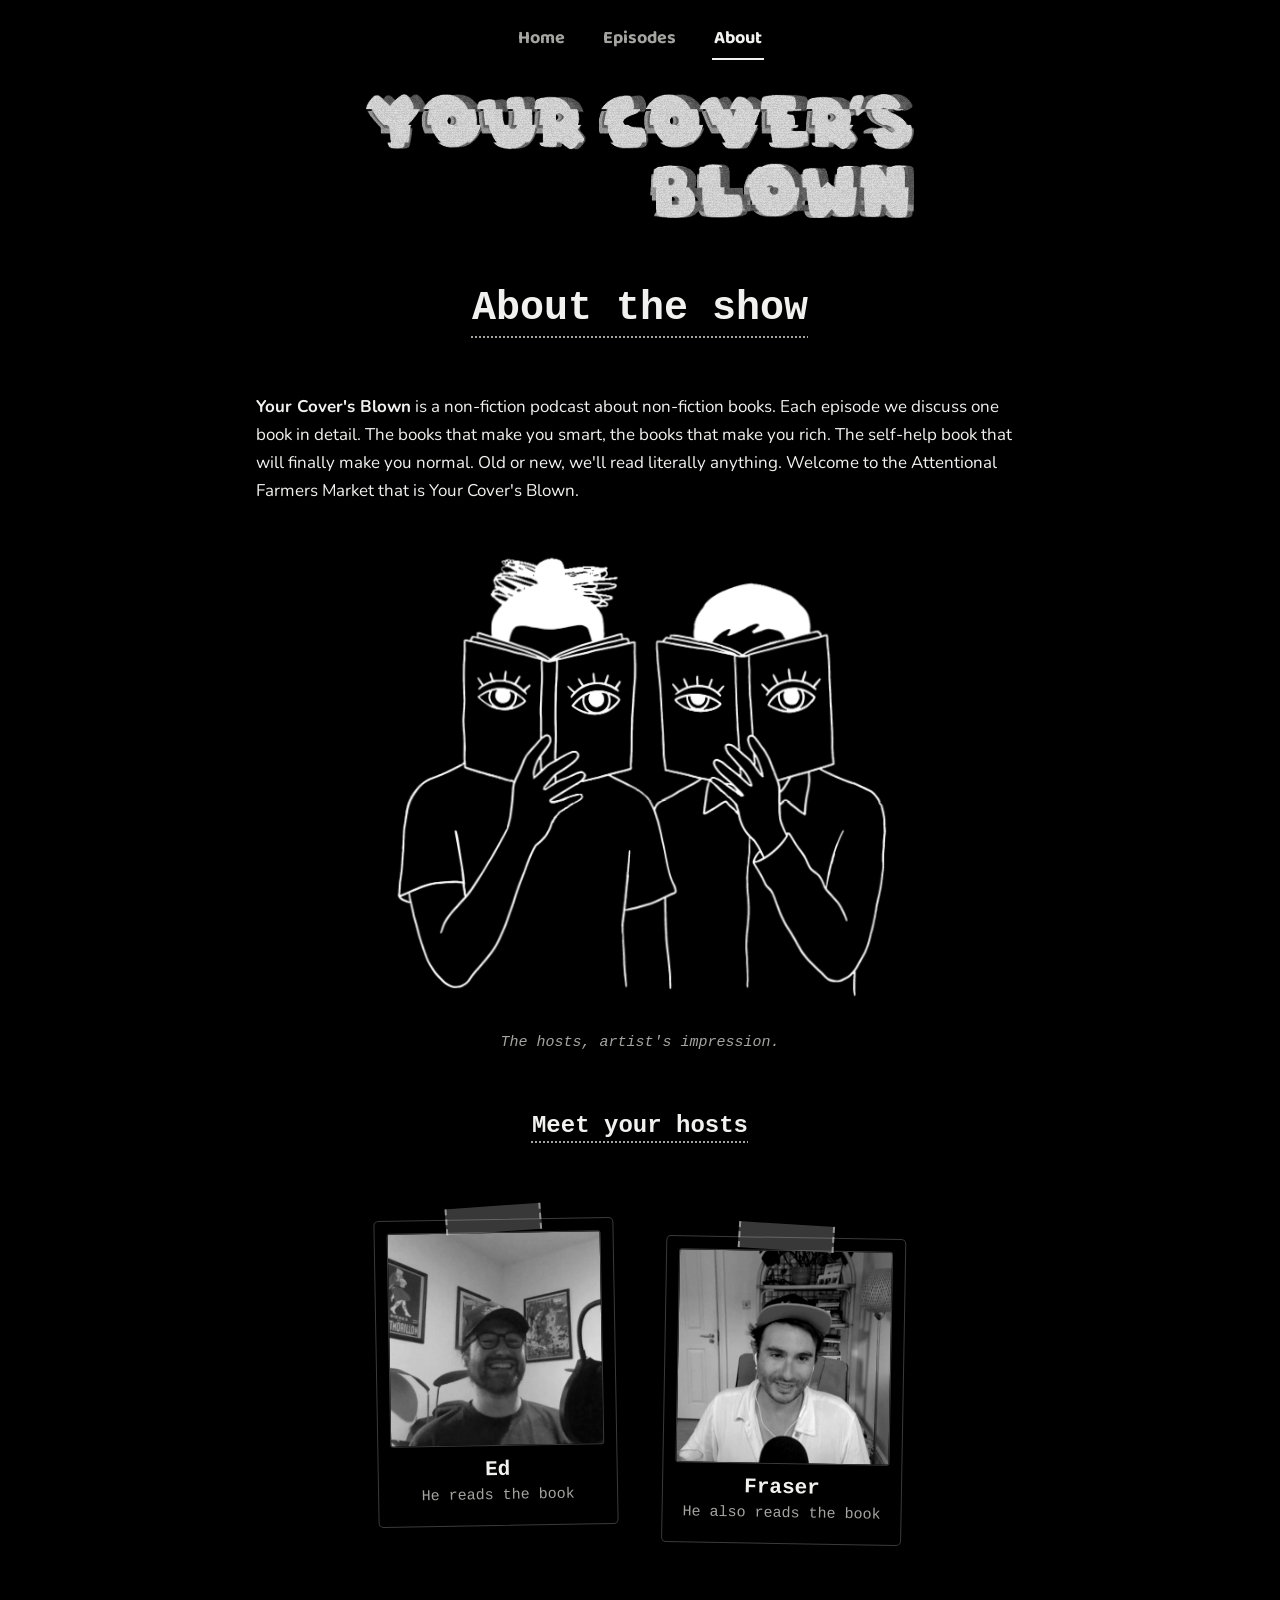
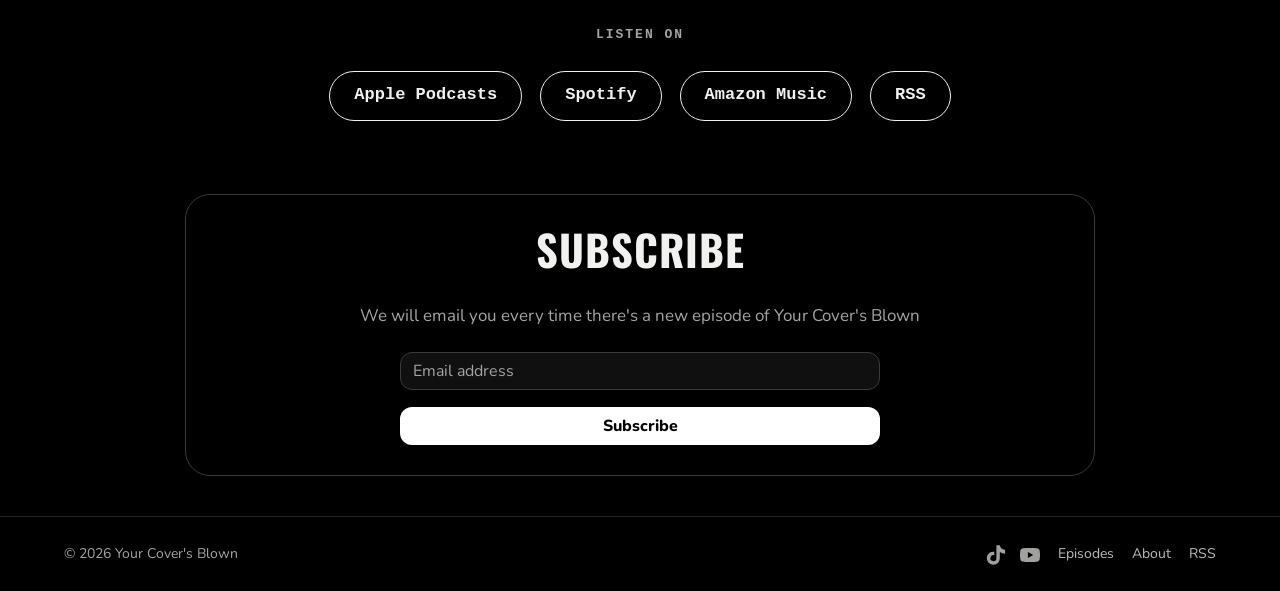
==== commit 3e7877b0: "Publish 2026-10-01 10:21 DCMSX-Source: e553c44c16d6d7327b1fd230433a1aeb3ae07d07" ====
--- a/about/index.html
+++ b/about/index.html
@@ -93,10 +93,10 @@
 <div class="block-listen">
   <p class="listen-title">Listen on</p>
   <div class="listen-row">
-    <a class="listen-pill" href="https://podcasts.apple.com/us/podcast/your-covers-blown/id6808269047" target="_blank" rel="noopener" data-goat-event="listen-apple">Apple Podcasts</a>
-    <a class="listen-pill" href="https://open.spotify.com/show/6lQw9a7i2KThYEWnwWZLfC" target="_blank" rel="noopener" data-goat-event="listen-spotify">Spotify</a>
-    <a class="listen-pill" href="https://music.amazon.co.uk/podcasts/dc91eec9-0cf3-4331-a3ae-fbd3eedb8cd9/your-covers-blown" target="_blank" rel="noopener" data-goat-event="listen-amazon">Amazon Music</a>
-    <a class="listen-pill" href="https://yourcoversblown.com/feed.xml" target="_blank" rel="noopener" data-goat-event="listen-rss">RSS</a>
+    <a class="listen-pill" style="--brand:#9933cc;--on-brand:#fff" href="https://podcasts.apple.com/us/podcast/your-covers-blown/id6808269047" target="_blank" rel="noopener" data-goat-event="listen-apple">Apple Podcasts</a>
+    <a class="listen-pill" style="--brand:#1ed760;--on-brand:#000" href="https://open.spotify.com/show/6lQw9a7i2KThYEWnwWZLfC" target="_blank" rel="noopener" data-goat-event="listen-spotify">Spotify</a>
+    <a class="listen-pill" style="--brand:#25d1da;--on-brand:#000" href="https://music.amazon.co.uk/podcasts/dc91eec9-0cf3-4331-a3ae-fbd3eedb8cd9/your-covers-blown" target="_blank" rel="noopener" data-goat-event="listen-amazon">Amazon Music</a>
+    <a class="listen-pill" style="--brand:#ee802f;--on-brand:#000" href="https://yourcoversblown.com/feed.xml" target="_blank" rel="noopener" data-goat-event="listen-rss">RSS</a>
   </div>
 </div>
 </div>
--- a/assets/tokens.css
+++ b/assets/tokens.css
@@ -2,11 +2,12 @@
    black screen, the grey tape-worn wordmark, the readers in white line. There
    is no colour — black, white and the greys between — so the one accent is
    white itself. To bring a colour back, --accent (and --on-accent, the text
-   that sits on it) are the only two to change. */
+   that sits on it) are the only two to change. The one exception: a listen
+   button under the pointer takes its platform's colour (listen.yml). */
 :root {
   /* the screen & what is drawn on it */
   --bg: #000;
-  --bg-raised: #101010;     /* cards and the player — a step off the black */
+  --bg-raised: #101010;     /* cards — a step off the black */
   --bg-hover: #1a1a1a;
   --ink: #f1f1ef;           /* the wordmark's own off-white */
   --ink-soft: #a4a4a1;      /* meta lines, captions — 8:1 on black */
@@ -16,8 +17,8 @@
   --accent-dim: #cfcfcc;    /* the accent under the pointer */
   --on-accent: #000;
 
-  /* the polaroids (Meet your hosts): drawn in line, white like the readers */
-  --print-line: 1.5px solid var(--ink);
+  /* the polaroids (Meet your hosts): drawn in line, the signup box's grey */
+  --print-line: 1px solid var(--rule);
 
   /* chrome */
   --footer-bg: #000;
@@ -33,6 +34,10 @@
   /* type */
   --font-display: 'Baloo 2', 'Arial Rounded MT Bold', Arial, sans-serif;
   --font-body: 'Nunito', Arial, Helvetica, sans-serif;
+  --font-prose: 'Nunito', Arial, Helvetica, sans-serif;   /* text blocks + show notes */
+  /* the page content (site.css main). CLInt renders in Consolas — lead with
+     it; Apple systems without it fall back to their nearest mono */
+  --font-mono: Consolas, ui-monospace, 'SF Mono', Menlo, monospace;
   --fs-body: 106%;            /* ~17px */
   --lh-body: 1.65;
   --fs-page-title: 40px;
--- a/assets/site.css
+++ b/assets/site.css
@@ -2,8 +2,9 @@
    page: a black screen, the grey tape-worn wordmark flickering at the top, the
    readers in white line under it. No colour anywhere — white and grey on
    black — so what can be pressed is drawn in white and everything else sits
-   back. Display type is Baloo 2 (the wordmark's chunky rounded cousin); body
-   is Nunito, same as the sister sites. */
+   back (a listen button under the pointer is the exception: its platform's). The page content is Consolas with its prose in Nunito; the chrome
+   (nav, newsletter, footer) keeps Baloo 2 and Nunito, same as the sister
+   sites. */
 
 /* ---------- global ---------- */
 * { box-sizing: border-box; -webkit-font-smoothing: antialiased; }
@@ -26,25 +27,23 @@
 h1, h2, h3, h4 { margin: 0; font-family: var(--font-display); font-weight: 700; line-height: 1.15; }
 ::selection { background: var(--ink); color: var(--bg); }
 
-/* per-page fonts (Page settings → Font), scoped to the page content — the
-   header and footer keep the site chrome fonts */
+/* the page content is Consolas — titles, cards, buttons, captions — with the
+   prose (text blocks, show notes) left in Nunito; headings inside prose
+   (subtitles etc.) keep following --font-display. The header, newsletter and
+   footer keep the site chrome fonts. */
+main {
+  --font-body: var(--font-mono);
+  --font-display: var(--font-mono);
+  font-family: var(--font-body);
+}
+main .block-text { font-family: var(--font-prose); }
+/* per-page fonts (Page settings → Font), scoped to the page content */
 body.font-helvetica main {
   --font-body: Helvetica, Arial, sans-serif;
   --font-display: Arial, Helvetica, sans-serif;
   font-family: var(--font-body);
 }
-body.font-mono main {
-  /* CLInt renders in Consolas — lead with it; Apple systems without it fall
-     back to their nearest mono */
-  --font-body: Consolas, ui-monospace, 'SF Mono', Menlo, monospace;
-  --font-display: Consolas, ui-monospace, 'SF Mono', Menlo, monospace;
-  font-family: var(--font-body);
-}
-/* the Nunito/Consolas mix: prose stays Nunito even on a mono page — headings
-   inside it (subtitles etc.) keep following --font-display */
-body.font-mono main .block-text {
-  font-family: 'Nunito', Arial, Helvetica, sans-serif;
-}
+body.font-helvetica main .block-text { font-family: var(--font-body); }
 
 /* content links: white on a grey underline that lights up under the pointer */
 .block-text a, .post-body a, .episode-all a, .post-footer-nav a,
@@ -103,7 +102,7 @@
 .newsletter-sub-title { margin-bottom: 25px; line-height: 1.4; color: var(--ink-soft); }
 .sign-up-box {
   display: inline-block; padding: 0 12px; margin-bottom: 17px; vertical-align: middle;
-  border-radius: 4px; border: 1px solid var(--rule); min-width: 480px; max-width: 635px; min-height: 38px;
+  border-radius: 12px; border: 1px solid var(--rule); min-width: 480px; max-width: 635px; min-height: 38px;
   color: var(--ink); background: var(--bg-raised); font: 16px var(--font-body);
 }
 .sign-up-box::placeholder { color: var(--ink-soft); opacity: 1; }
@@ -112,7 +111,7 @@
 .mc-button {
   margin: 0 auto 25px; display: block; padding: 8px 10px; font-size: 16px;
   font-family: var(--font-body); font-weight: 800; background: var(--mc, var(--accent)); color: var(--on-accent);
-  width: 480px; max-width: 100%; border: none; border-radius: 4px; cursor: pointer;
+  width: 480px; max-width: 100%; border: none; border-radius: 12px; cursor: pointer;
 }
 /* a button colour chosen in the Newsletter block carries white words */
 .ycb-newsletter[style*="--mc"] .mc-button { color: #fff; }
@@ -192,7 +191,7 @@
 .blk--audio { --mb: 24px; }
 .blk--episode-list { --mt: 24px; --mb: 40px; }
 .blk--hosts { --mt: 24px; --mb: 40px; }
-.blk--episode-header { --mt: 44px; --mb: 8px; }
+.blk--episode-header { --mt: 44px; --mb: 20px; }
 
 .only-desktop { display: block; }
 .only-mobile { display: none; }
@@ -302,7 +301,9 @@
 }
 
 /* ---------- listen buttons ---------- */
-/* white outlines on the black; the one under the pointer fills in */
+/* white outlines on the black; the one under the pointer fills in with its
+   platform's own colour (--brand / --on-brand, set on the pill from
+   listen.yml) – the one place the site takes a colour; white without one */
 .block-listen { text-align: center; padding: 0 16px; }
 .listen-title, .listen-soon-note {
   margin: 0 0 16px; font-size: 13px; font-weight: 800;
@@ -316,9 +317,12 @@
   background: transparent; color: var(--ink);
   font-family: var(--font-display); font-weight: 700; font-size: 17px;
   text-decoration: none;
-  transition: background-color 0.12s ease, color 0.12s ease;
-}
-a.listen-pill:hover { background: var(--accent); border-color: var(--accent); color: var(--on-accent); }
+  transition: background-color 0.12s ease, border-color 0.12s ease, color 0.12s ease;
+}
+a.listen-pill:hover {
+  background: var(--brand, var(--accent)); border-color: var(--brand, var(--accent));
+  color: var(--on-brand, var(--on-accent));
+}
 .listen-pill.is-soon {
   border-style: dashed; border-color: var(--rule); color: var(--ink-soft);
 }
@@ -328,56 +332,62 @@
 .ycb-listen-compact .dot { margin: 0 8px; }
 
 /* ---------- audio player ---------- */
-/* An instrument, drawn plainly: a raised grey panel behind a single hairline,
-   a thin filled track with a small round thumb, times either side, and a
-   skip / play / skip cluster with no boxes round it. --pos and --buf are set
-   by site.js as the audio plays: played fill and buffered wash. */
+/* Drawn in line like the rest of the page, with no panel and nothing filled:
+   the player is a row between two hairlines, the head of the chapter list
+   under it. −15, play and +30 — play the glyph alone, large and white, no
+   key drawn round it, dimming under the pointer; the skips as figures (the
+   arrows in the markup are not shown) — then the time, a thin track with an
+   upright bar for the playhead, and the length. --pos and --buf are set by site.js as the audio plays:
+   played line and buffered wash. */
 .block-audio { max-width: 660px; margin: 0 auto; padding: 0 16px; }
 .ycb-player {
   --pos: 0%; --buf: 0%;
   display: flex; align-items: center; gap: 18px;
-  border: 1px solid var(--hairline); border-radius: 12px;
-  background: var(--bg-raised);
-  padding: 16px 20px 16px 16px;
+  border-top: 1px solid var(--hairline); border-bottom: 1px solid var(--hairline);
+  padding: 16px 4px;
 }
 .ycb-player > audio { display: none; }
 .ycb-player noscript audio { display: block; width: 100%; }
 .pl-controls { display: flex; align-items: center; gap: 4px; flex-shrink: 0; }
 .pl-play {
-  flex-shrink: 0; width: 50px; height: 50px; border-radius: 50%;
-  border: 0; background: var(--accent); cursor: pointer; color: var(--on-accent);
+  flex-shrink: 0; width: 56px; height: 44px; padding: 0;
+  border: 0; background: transparent; cursor: pointer; color: var(--accent);
   display: flex; align-items: center; justify-content: center;
-  transition: background-color 0.15s ease, transform 0.12s ease;
-}
-.pl-play:hover { background: var(--accent-dim); }
-.pl-play:active { transform: scale(0.96); }
-.pl-play svg { width: 22px; height: 22px; fill: currentColor; }
+  transition: color 0.12s ease, transform 0.12s ease;
+}
+.pl-play:active { color: var(--accent-dim); transform: scale(0.94); }
+.pl-play svg { width: 38px; height: 38px; fill: currentColor; }
+.pl-play .pl-icon-pause rect { rx: 0; }
 .pl-icon-play { transform: translateX(1px); }
 .pl-play .pl-icon-pause { display: none; }
 .ycb-player.is-playing .pl-icon-play { display: none; }
 .ycb-player.is-playing .pl-icon-pause { display: block; }
 .pl-skip {
-  position: relative; width: 38px; height: 38px; border-radius: 50%;
-  border: 0; background: transparent; color: var(--ink-soft); cursor: pointer; padding: 0;
-  transition: background-color 0.15s ease, color 0.15s ease, transform 0.12s ease;
-}
-.pl-skip:hover { background: rgba(255, 255, 255, 0.09); color: var(--ink); }
-.pl-skip:active { transform: scale(0.92); }
-/* the glyph carries a heavy stroke in the markup — inside the player it is
-   drawn light, to sit beside the plain play disc */
-.pl-skip svg { width: 24px; height: 24px; display: block; margin: 0 auto; stroke-width: 1.9; }
-.pl-skip--fwd svg { transform: scaleX(-1); }
+  min-width: 44px; height: 44px; padding: 0;
+  border: 0; background: transparent; color: var(--ink-soft); cursor: pointer;
+  transition: color 0.12s ease;
+}
+.pl-skip:active { color: var(--ink); }
+/* under a pointer only: a finger's tap leaves :hover on, and the glyph would
+   stay dimmed */
+@media (hover: hover) {
+  .pl-play:hover { color: var(--accent-dim); }
+  .pl-skip:hover { color: var(--ink); }
+}
+.pl-skip svg { display: none; }
 .pl-skip span {
-  position: absolute; inset: 0; display: grid; place-items: center;
-  padding-top: 2px; font-family: var(--font-body); font-weight: 800; font-size: 9.5px;
-  letter-spacing: -0.2px; pointer-events: none;
-}
+  font-family: var(--font-body); font-weight: 800; font-size: 13px;
+  letter-spacing: 0.6px; font-variant-numeric: tabular-nums;
+}
+.pl-skip--back span::before { content: '\2212'; }
+.pl-skip--fwd span::before { content: '+'; }
 .pl-main { flex: 1; min-width: 0; }
 .pl-title { font-family: var(--font-display); font-weight: 700; font-size: 17px; line-height: 1.2; margin-bottom: 8px; }
-.pl-bar { display: flex; align-items: center; gap: 12px; }
-/* the chapter list under the player: plain rows, the time in the player's
-   figures, the current one lit while it plays */
-.ep-chapters { list-style: none; margin: 14px 0 0; padding: 0; border-top: 1px solid var(--hairline); }
+.pl-bar { display: flex; align-items: center; gap: 14px; }
+/* the chapter list under the player: plain rows carrying on from the player's
+   own bottom line, the time in the player's figures, the current one lit
+   while it plays */
+.ep-chapters { list-style: none; margin: 0; padding: 0; }
 .ep-chapters li { border-bottom: 1px solid var(--hairline); }
 .ep-chapters button { display: flex; gap: 14px; align-items: baseline; width: 100%; padding: 9px 4px; margin: 0;
   background: none; border: 0; font: inherit; color: var(--ink-soft); text-align: left; cursor: pointer; border-radius: 6px; }
@@ -389,47 +399,47 @@
 .ep-chapters li.is-current .ch-title { font-weight: 800; }
 .pl-time {
   flex-shrink: 0; min-width: 3.2em; font-size: 13px; font-weight: 800;
-  color: var(--ink-soft); font-variant-numeric: tabular-nums; letter-spacing: 0.2px;
+  color: var(--ink-soft); font-variant-numeric: tabular-nums; letter-spacing: 0.6px;
 }
 .pl-bar .pl-time:last-child { text-align: right; }
 .pl-time:empty { display: none; }
 
 /* the seek bar: a tall, invisible input for a generous hit target, with the
-   thin track and the thumb drawn on the pseudo-elements */
+   line of the track and the playhead — an upright bar, not a knob — drawn on
+   the pseudo-elements */
 .pl-seek {
   -webkit-appearance: none; appearance: none;
   flex: 1; min-width: 0; display: block; width: 100%; height: 28px; margin: 0;
   background: transparent; cursor: pointer; touch-action: none; outline: none;
 }
 .pl-seek::-webkit-slider-runnable-track {
-  height: 5px; border-radius: 999px;
+  height: 2px;
   background: linear-gradient(to right,
     var(--accent) 0 var(--pos),
-    rgba(255, 255, 255, 0.36) var(--pos) var(--buf),
-    rgba(255, 255, 255, 0.16) var(--buf) 100%);
-  transition: height 0.12s ease;
+    rgba(255, 255, 255, 0.4) var(--pos) var(--buf),
+    rgba(255, 255, 255, 0.18) var(--buf) 100%);
 }
 .pl-seek::-moz-range-track {
-  height: 5px; border-radius: 999px;
+  height: 2px;
   background: linear-gradient(to right,
     var(--accent) 0 var(--pos),
-    rgba(255, 255, 255, 0.36) var(--pos) var(--buf),
-    rgba(255, 255, 255, 0.16) var(--buf) 100%);
+    rgba(255, 255, 255, 0.4) var(--pos) var(--buf),
+    rgba(255, 255, 255, 0.18) var(--buf) 100%);
 }
 .pl-seek::-webkit-slider-thumb {
-  -webkit-appearance: none; width: 12px; height: 12px; margin-top: -3px; border-radius: 50%;
+  -webkit-appearance: none; width: 3px; height: 16px; margin-top: -7px; border-radius: 0;
   background: var(--accent); border: 0;
   transition: transform 0.12s ease;
 }
 .pl-seek::-moz-range-thumb {
-  width: 12px; height: 12px; border-radius: 50%;
+  width: 3px; height: 16px; border-radius: 0;
   background: var(--accent); border: 0;
   transition: transform 0.12s ease;
 }
-.pl-seek:hover::-webkit-slider-thumb, .pl-seek:active::-webkit-slider-thumb { transform: scale(1.25); }
-.pl-seek:hover::-moz-range-thumb, .pl-seek:active::-moz-range-thumb { transform: scale(1.25); }
-.pl-seek:focus-visible::-webkit-slider-thumb { box-shadow: 0 0 0 5px rgba(255, 255, 255, 0.3); }
-.pl-seek:focus-visible::-moz-range-thumb { box-shadow: 0 0 0 5px rgba(255, 255, 255, 0.3); }
+.pl-seek:hover::-webkit-slider-thumb, .pl-seek:active::-webkit-slider-thumb { transform: scaleY(1.3); }
+.pl-seek:hover::-moz-range-thumb, .pl-seek:active::-moz-range-thumb { transform: scaleY(1.3); }
+.pl-seek:focus-visible::-webkit-slider-thumb { box-shadow: 0 0 0 4px rgba(255, 255, 255, 0.3); }
+.pl-seek:focus-visible::-moz-range-thumb { box-shadow: 0 0 0 4px rgba(255, 255, 255, 0.3); }
 .pl-seek:disabled { cursor: default; opacity: 0.5; }
 .pl-seek:disabled::-webkit-slider-thumb { transform: none; }
 .pl-seek:disabled::-moz-range-thumb { transform: none; }
@@ -452,6 +462,21 @@
   background: var(--bg-raised);
 }
 
+/* the episode's book, left of the words: the front cover (blocks.js
+   episodeRow), which site.js draws as the videos' 3D book on a canvas laid
+   over the picture — the picture holds the box, and is what shows where the
+   book cannot be drawn. The link is written `hidden` so that a page ahead of
+   this sheet shows nothing; here it is shown. */
+.ep-card.has-cover { display: flex; align-items: center; gap: 28px; }
+.ep-cover[hidden] { display: block; }
+.ep-cover {
+  position: relative; flex: 0 0 var(--ep-cover-w, 105px);
+  aspect-ratio: var(--cover-ar, 2 / 3);
+}
+.ep-cover img, .episode-cover img { display: block; width: 100%; height: 100%; object-fit: cover; border-radius: 2px; }
+.ep-cover canvas, .episode-cover canvas { position: absolute; inset: 0; width: 100%; height: 100%; }
+.ep-cover.is-live img, .episode-cover.is-live img { visibility: hidden; }
+
 .ep-info { flex: 1; min-width: 0; }
 .ep-kicker {
   margin: 0 0 2px; font-size: 12px; font-weight: 800;
@@ -465,30 +490,25 @@
 .ep-desc { margin: 0 0 8px; font-size: 16px; }
 .ep-meta { margin: 0; font-size: 13px; font-weight: 800; letter-spacing: 1.2px; text-transform: uppercase; color: var(--ink-soft); }
 
-/* the CTA row: play in place, or read the notes */
+/* the row's one action: Listen now, a link to the episode's own page that
+   static/site.js has arrive already playing (is-going while it is fetched) */
 .ep-actions { display: flex; align-items: center; flex-wrap: wrap; gap: 8px 18px; margin-top: 14px; }
-.ep-play { display: flex; align-items: center; flex-wrap: wrap; gap: 8px 14px; flex: 1; }
-.ep-play > audio { display: none; }
 .ep-listen {
   display: inline-flex; align-items: center; gap: 8px;
-  padding: 7px 18px 8px 14px; cursor: pointer;
+  padding: 7px 22px 8px 14px; cursor: pointer;
   border: 0; border-radius: 999px;
   background: var(--accent); color: var(--on-accent);
   font-family: var(--font-display); font-weight: 700; font-size: 16px;
+  text-decoration: none;
   transition: background-color 0.15s ease, transform 0.12s ease;
 }
-.ep-listen:hover { background: var(--accent-dim); }
+.ep-listen:hover { background: var(--accent-dim); color: var(--on-accent); }
 .ep-listen:active { transform: scale(0.98); }
+.ep-listen.is-going { background: var(--accent-dim); cursor: progress; }
 .ep-listen svg { width: 18px; height: 18px; fill: currentColor; }
-.ep-listen .pl-icon-pause, .ep-listen .ep-listen-pause { display: none; }
-.ep-play.is-playing .pl-icon-play, .ep-play.is-playing .ep-listen-play { display: none; }
-.ep-play.is-playing .pl-icon-pause, .ep-play.is-playing .ep-listen-pause { display: inline; }
-
-/* the seek bar unfolds once the episode has started, and stays while paused */
-.ep-play { --pos: 0%; --buf: 0%; }
-.ep-bar { display: none; align-items: center; gap: 10px; flex: 1; min-width: 210px; }
-.ep-play.is-started .ep-bar { display: flex; }
-
+.ep-listen .pl-icon-pause { display: none; }
+
+/* an episode with no sound yet: the plain link to its page */
 .ep-notes {
   font-family: var(--font-display); font-weight: 700; font-size: 16px;
   color: var(--ink); text-decoration: underline;
@@ -518,6 +538,17 @@
 
 /* ---------- episode page header ---------- */
 .episode-header { text-align: center; max-width: var(--maxw-text); margin: 0 auto; padding: 0 16px; }
+/* the episode's book over its title: the card's turning book (above), larger,
+   and written `hidden` in the same way (build.js postContent) */
+.episode-cover[hidden] { display: block; }
+.episode-cover {
+  position: relative; width: var(--episode-cover-w, 150px); margin: 0 auto 22px;
+  aspect-ratio: var(--cover-ar, 2 / 3);
+}
+/* a page with the book starts nearer the wordmark than a title alone does:
+   on a phone the book has the same black over it as under it (23px to the
+   eye, wordmark's ink to book's, book's to title's) */
+.blk--episode-header:has(.episode-cover) { --mt: 20px; --mt-m: 8px; }
 .episode-header h1 { font-size: 34px; font-weight: 800; margin-bottom: 10px; }
 .episode-header .ep-book { font-size: 18px; margin-bottom: 8px; }
 .episode-header .ep-meta { margin-bottom: 0; }
@@ -528,9 +559,14 @@
 .post-body .img-medium { max-width: min(520px, 100%); }
 .post-body .img-small { max-width: min(340px, 100%); }
 .post-footer-nav {
-  max-width: var(--maxw-text); margin: 0 auto; padding: 8px 16px 48px;
+  max-width: var(--maxw-text); margin: 0 auto; padding: 8px 16px 16px;
   font-family: var(--font-display); font-weight: 700;
 }
+/* on a phone the signup box's own 40px over it is the whole gap – the same
+   black under the link as over it; and the link sits centred, between the
+   centred ‘Also on’ line and the centred box, where at the left it lined up
+   with neither the prose (28px in) nor anything else */
+@media (max-width: 767px) { .post-footer-nav { padding-bottom: 0; text-align: center; } }
 
 /* ---------- hosts ---------- */
 /* Polaroids drawn in line, like the readers: each host is the outline of a
@@ -554,7 +590,7 @@
 }
 .host-card {
   position: relative; width: 240px; text-align: center;
-  background: var(--bg); border: var(--print-line); padding: 12px 12px 16px;
+  background: var(--bg); border: var(--print-line); border-radius: 5px; padding: 12px 12px 16px;
   transform: rotate(-1deg);
   transition: transform .25s ease;
 }
@@ -570,7 +606,7 @@
 }
 .host-card:nth-child(even)::before { transform: translateX(-50%) rotate(2.5deg); }
 .host-card:hover { transform: rotate(0) scale(1.04); z-index: 3; }
-.host-photo-wrap { position: relative; overflow: hidden; border: var(--print-line); background: #000; }
+.host-photo-wrap { position: relative; overflow: hidden; border: var(--print-line); border-radius: 3px; background: #000; }
 .host-photo {
   display: block; width: 100%; aspect-ratio: 1; object-fit: cover;
   filter: grayscale(1) contrast(1.08);
@@ -625,17 +661,27 @@
   .ycb-nav a { font-size: 16px; }
   .ycb-header-logo { padding: 16px 22px 10px; }
   .episode-header h1 { font-size: 28px; }
+  .episode-cover { --episode-cover-w: 120px; margin-bottom: 18px; }
   /* phones: the bar takes the full width, the skip / play / skip cluster
      sits centred beneath it */
-  .ycb-player { flex-wrap: wrap; justify-content: center; gap: 10px 14px; padding: 16px 18px; }
+  .ycb-player { flex-wrap: wrap; justify-content: center; gap: 6px 14px; padding: 12px 4px 16px; }
   .pl-main { flex-basis: 100%; order: -1; }
-  .pl-controls { gap: 10px; }
-  .pl-play { width: 48px; height: 48px; }
+  .pl-controls { gap: 14px; }
   .episode-empty { padding: 20px 18px; }
-  /* phones: tighter card, and the Listen now row takes the full width */
+  /* phones: tighter card */
   .ep-card { padding: 18px 18px 20px; }
+  /* the book stands smaller, beside the episode's number and title alone:
+     the words under them take the card's full width, which a column beside
+     the book all the way down would have squeezed to a few words a line.
+     The card is the grid and .ep-info steps aside (contents), so its lines
+     are the grid's own: the heading lines in the second column, the book
+     down the first beside them, everything after across both. */
+  .ep-card.has-cover { display: grid; grid-template-columns: 65px 1fr; grid-template-rows: auto auto 1fr; gap: 0 16px; align-items: start; }
+  .ep-card.has-cover .ep-info { display: contents; }
+  .ep-card.has-cover .ep-info > * { grid-column: 1 / -1; }
+  .ep-card.has-cover .ep-info > .ep-kicker, .ep-card.has-cover .ep-info > .ep-title,
+  .ep-card.has-cover .ep-info > .ep-book { grid-column: 2; }
+  .ep-cover { grid-column: 1; grid-row: 1 / span 3; margin: 3px 0 12px; }
   .ep-title { font-size: 21px; }
   .ep-actions { gap: 10px 14px; }
-  .ep-play { flex-basis: 100%; }
-  .ep-bar { min-width: 0; }
-}
+}
